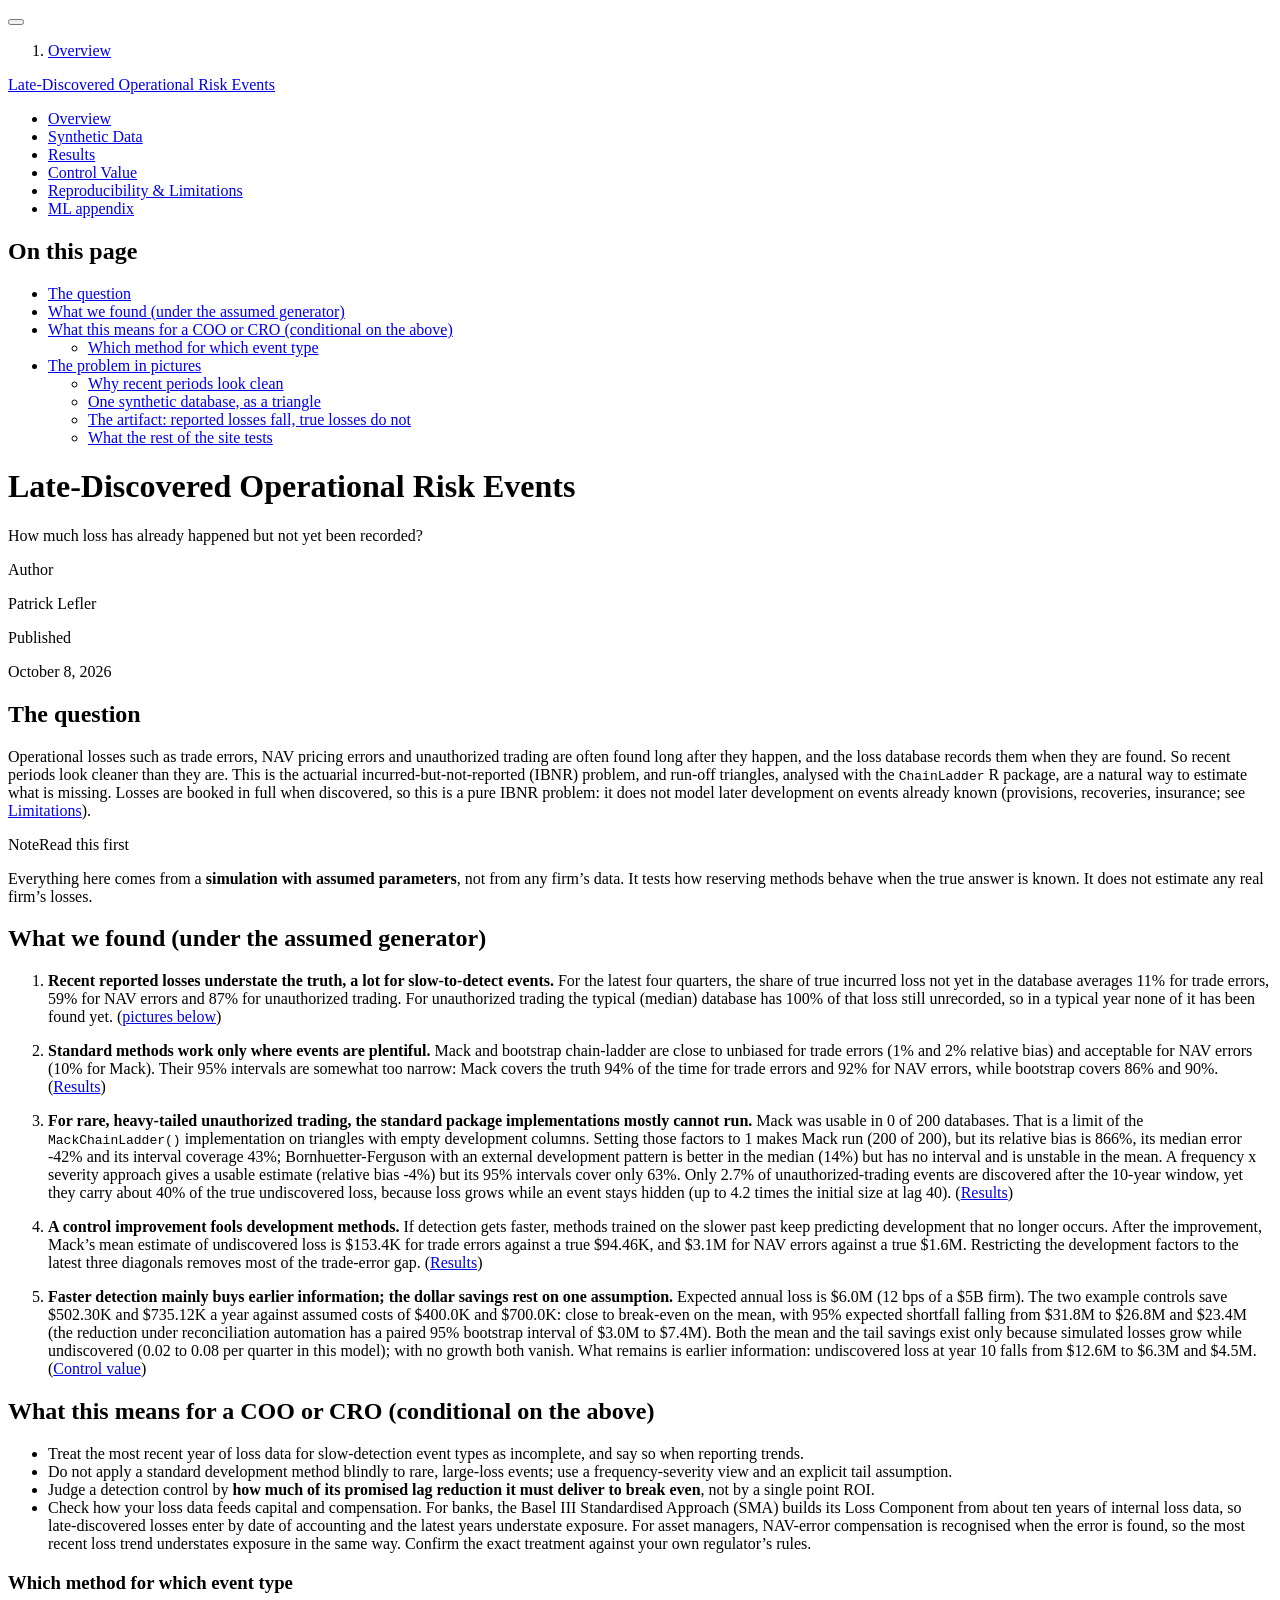
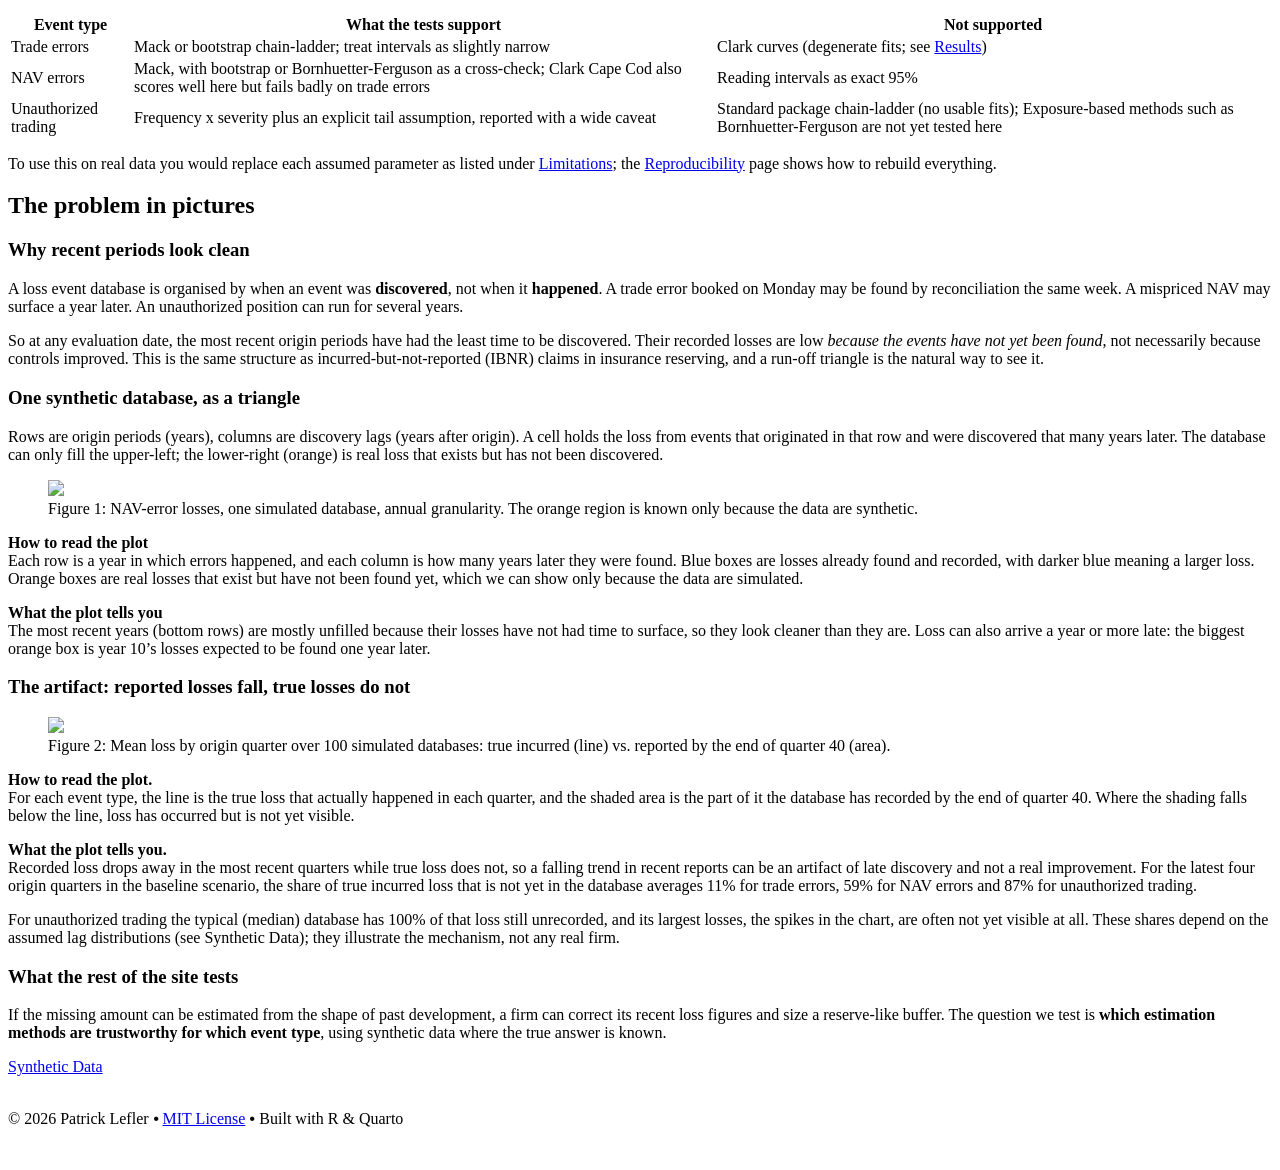
==== docs/index.html @ af251989 "Added subtitles to each page" ====
<!DOCTYPE html>
<html xmlns="http://www.w3.org/1999/xhtml" lang="en" xml:lang="en"><head>

<meta charset="utf-8">
<meta name="generator" content="quarto-1.8.26">

<meta name="viewport" content="width=device-width, initial-scale=1.0, user-scalable=yes">

<meta name="author" content="Patrick Lefler">
<meta name="dcterms.date" content="2026-10-08">

<title>Late-Discovered Operational Risk Events</title>
<style>
code{white-space: pre-wrap;}
span.smallcaps{font-variant: small-caps;}
div.columns{display: flex; gap: min(4vw, 1.5em);}
div.column{flex: auto; overflow-x: auto;}
div.hanging-indent{margin-left: 1.5em; text-indent: -1.5em;}
ul.task-list{list-style: none;}
ul.task-list li input[type="checkbox"] {
  width: 0.8em;
  margin: 0 0.8em 0.2em -1em; /* quarto-specific, see https://github.com/quarto-dev/quarto-cli/issues/4556 */ 
  vertical-align: middle;
}
</style>


<script src="site_libs/quarto-nav/quarto-nav.js"></script>
<script src="site_libs/quarto-nav/headroom.min.js"></script>
<link href="./data.html" rel="next">
<script src="site_libs/clipboard/clipboard.min.js"></script>
<script src="site_libs/quarto-html/quarto.js" type="module"></script>
<script src="site_libs/quarto-html/tabsets/tabsets.js" type="module"></script>
<script src="site_libs/quarto-html/axe/axe-check.js" type="module"></script>
<script src="site_libs/quarto-html/popper.min.js"></script>
<script src="site_libs/quarto-html/tippy.umd.min.js"></script>
<script src="site_libs/quarto-html/anchor.min.js"></script>
<link href="site_libs/quarto-html/tippy.css" rel="stylesheet">
<link href="site_libs/quarto-html/quarto-syntax-highlighting-587c61ba64f3a5504c4d52d930310e48.css" rel="stylesheet" id="quarto-text-highlighting-styles">
<script src="site_libs/bootstrap/bootstrap.min.js"></script>
<link href="site_libs/bootstrap/bootstrap-icons.css" rel="stylesheet">
<link href="site_libs/bootstrap/bootstrap-27a998fbd444cbea4325d855b637c53e.min.css" rel="stylesheet" append-hash="true" id="quarto-bootstrap" data-mode="light">
<script id="quarto-search-options" type="application/json">{
  "language": {
    "search-no-results-text": "No results",
    "search-matching-documents-text": "matching documents",
    "search-copy-link-title": "Copy link to search",
    "search-hide-matches-text": "Hide additional matches",
    "search-more-match-text": "more match in this document",
    "search-more-matches-text": "more matches in this document",
    "search-clear-button-title": "Clear",
    "search-text-placeholder": "",
    "search-detached-cancel-button-title": "Cancel",
    "search-submit-button-title": "Submit",
    "search-label": "Search"
  }
}</script>


</head>

<body class="nav-sidebar floating quarto-light">

<div id="quarto-search-results"></div>
  <header id="quarto-header" class="headroom fixed-top">
  <nav class="quarto-secondary-nav">
    <div class="container-fluid d-flex">
      <button type="button" class="quarto-btn-toggle btn" data-bs-toggle="collapse" role="button" data-bs-target=".quarto-sidebar-collapse-item" aria-controls="quarto-sidebar" aria-expanded="false" aria-label="Toggle sidebar navigation" onclick="if (window.quartoToggleHeadroom) { window.quartoToggleHeadroom(); }">
        <i class="bi bi-layout-text-sidebar-reverse"></i>
      </button>
        <nav class="quarto-page-breadcrumbs" aria-label="breadcrumb"><ol class="breadcrumb"><li class="breadcrumb-item"><a href="./index.html">Overview</a></li></ol></nav>
        <a class="flex-grow-1" role="navigation" data-bs-toggle="collapse" data-bs-target=".quarto-sidebar-collapse-item" aria-controls="quarto-sidebar" aria-expanded="false" aria-label="Toggle sidebar navigation" onclick="if (window.quartoToggleHeadroom) { window.quartoToggleHeadroom(); }">      
        </a>
    </div>
  </nav>
</header>
<!-- content -->
<div id="quarto-content" class="quarto-container page-columns page-rows-contents page-layout-article">
<!-- sidebar -->
  <nav id="quarto-sidebar" class="sidebar collapse collapse-horizontal quarto-sidebar-collapse-item sidebar-navigation floating overflow-auto">
    <div class="pt-lg-2 mt-2 text-left sidebar-header">
    <div class="sidebar-title mb-0 py-0">
      <a href="./">Late-Discovered Operational Risk Events</a> 
    </div>
      </div>
    <div class="sidebar-menu-container"> 
    <ul class="list-unstyled mt-1">
        <li class="sidebar-item">
  <div class="sidebar-item-container"> 
  <a href="./index.html" class="sidebar-item-text sidebar-link active">
 <span class="menu-text">Overview</span></a>
  </div>
</li>
        <li class="sidebar-item">
  <div class="sidebar-item-container"> 
  <a href="./data.html" class="sidebar-item-text sidebar-link">
 <span class="menu-text">Synthetic Data</span></a>
  </div>
</li>
        <li class="sidebar-item">
  <div class="sidebar-item-container"> 
  <a href="./results.html" class="sidebar-item-text sidebar-link">
 <span class="menu-text">Results</span></a>
  </div>
</li>
        <li class="sidebar-item">
  <div class="sidebar-item-container"> 
  <a href="./controls.html" class="sidebar-item-text sidebar-link">
 <span class="menu-text">Control Value</span></a>
  </div>
</li>
        <li class="sidebar-item">
  <div class="sidebar-item-container"> 
  <a href="./reproducibility.html" class="sidebar-item-text sidebar-link">
 <span class="menu-text">Reproducibility &amp; Limitations</span></a>
  </div>
</li>
        <li class="sidebar-item">
  <div class="sidebar-item-container"> 
  <a href="./ml-appendix.html" class="sidebar-item-text sidebar-link">
 <span class="menu-text">ML appendix</span></a>
  </div>
</li>
    </ul>
    </div>
</nav>
<div id="quarto-sidebar-glass" class="quarto-sidebar-collapse-item" data-bs-toggle="collapse" data-bs-target=".quarto-sidebar-collapse-item"></div>
<!-- margin-sidebar -->
    <div id="quarto-margin-sidebar" class="sidebar margin-sidebar">
        <nav id="TOC" role="doc-toc" class="toc-active">
    <h2 id="toc-title">On this page</h2>
   
  <ul>
  <li><a href="#the-question" id="toc-the-question" class="nav-link active" data-scroll-target="#the-question">The question</a></li>
  <li><a href="#what-we-found-under-the-assumed-generator" id="toc-what-we-found-under-the-assumed-generator" class="nav-link" data-scroll-target="#what-we-found-under-the-assumed-generator">What we found (under the assumed generator)</a></li>
  <li><a href="#what-this-means-for-a-coo-or-cro-conditional-on-the-above" id="toc-what-this-means-for-a-coo-or-cro-conditional-on-the-above" class="nav-link" data-scroll-target="#what-this-means-for-a-coo-or-cro-conditional-on-the-above">What this means for a COO or CRO (conditional on the above)</a>
  <ul class="collapse">
  <li><a href="#which-method-for-which-event-type" id="toc-which-method-for-which-event-type" class="nav-link" data-scroll-target="#which-method-for-which-event-type">Which method for which event type</a></li>
  </ul></li>
  <li><a href="#sec-problem" id="toc-sec-problem" class="nav-link" data-scroll-target="#sec-problem">The problem in pictures</a>
  <ul class="collapse">
  <li><a href="#why-recent-periods-look-clean" id="toc-why-recent-periods-look-clean" class="nav-link" data-scroll-target="#why-recent-periods-look-clean">Why recent periods look clean</a></li>
  <li><a href="#one-synthetic-database-as-a-triangle" id="toc-one-synthetic-database-as-a-triangle" class="nav-link" data-scroll-target="#one-synthetic-database-as-a-triangle">One synthetic database, as a triangle</a></li>
  <li><a href="#the-artifact-reported-losses-fall-true-losses-do-not" id="toc-the-artifact-reported-losses-fall-true-losses-do-not" class="nav-link" data-scroll-target="#the-artifact-reported-losses-fall-true-losses-do-not">The artifact: reported losses fall, true losses do not</a></li>
  <li><a href="#what-the-rest-of-the-site-tests" id="toc-what-the-rest-of-the-site-tests" class="nav-link" data-scroll-target="#what-the-rest-of-the-site-tests">What the rest of the site tests</a></li>
  </ul></li>
  </ul>
</nav>
    </div>
<!-- main -->
<main class="content" id="quarto-document-content">

<header id="title-block-header" class="quarto-title-block default">
<div class="quarto-title">
<h1 class="title">Late-Discovered Operational Risk Events</h1>
<p class="subtitle lead">How much loss has already happened but not yet been recorded?</p>
</div>



<div class="quarto-title-meta">

    <div>
    <div class="quarto-title-meta-heading">Author</div>
    <div class="quarto-title-meta-contents">
             <p>Patrick Lefler </p>
          </div>
  </div>
    
    <div>
    <div class="quarto-title-meta-heading">Published</div>
    <div class="quarto-title-meta-contents">
      <p class="date">October 8, 2026</p>
    </div>
  </div>
  
    
  </div>
  


</header>


<section id="the-question" class="level2">
<h2 class="anchored" data-anchor-id="the-question">The question</h2>
<p>Operational losses such as trade errors, NAV pricing errors and unauthorized trading are often found long after they happen, and the loss database records them when they are found. So recent periods look cleaner than they are. This is the actuarial incurred-but-not-reported (IBNR) problem, and run-off triangles, analysed with the <code>ChainLadder</code> R package, are a natural way to estimate what is missing. Losses are booked in full when discovered, so this is a pure IBNR problem: it does not model later development on events already known (provisions, recoveries, insurance; see <a href="./reproducibility.html#sec-limitations">Limitations</a>).</p>
<div class="callout callout-style-default callout-note callout-titled">
<div class="callout-header d-flex align-content-center">
<div class="callout-icon-container">
<i class="callout-icon"></i>
</div>
<div class="callout-title-container flex-fill">
<span class="screen-reader-only">Note</span>Read this first
</div>
</div>
<div class="callout-body-container callout-body">
<p>Everything here comes from a <strong>simulation with assumed parameters</strong>, not from any firm’s data. It tests how reserving methods behave when the true answer is known. It does not estimate any real firm’s losses.</p>
</div>
</div>
</section>
<section id="what-we-found-under-the-assumed-generator" class="level2">
<h2 class="anchored" data-anchor-id="what-we-found-under-the-assumed-generator">What we found (under the assumed generator)</h2>
<ol type="1">
<li><p><strong>Recent reported losses understate the truth, a lot for slow-to-detect events.</strong> For the latest four quarters, the share of true incurred loss not yet in the database averages 11% for trade errors, 59% for NAV errors and 87% for unauthorized trading. For unauthorized trading the typical (median) database has 100% of that loss still unrecorded, so in a typical year none of it has been found yet. (<a href="#sec-problem">pictures below</a>)</p></li>
<li><p><strong>Standard methods work only where events are plentiful.</strong> Mack and bootstrap chain-ladder are close to unbiased for trade errors (1% and 2% relative bias) and acceptable for NAV errors (10% for Mack). Their 95% intervals are somewhat too narrow: Mack covers the truth 94% of the time for trade errors and 92% for NAV errors, while bootstrap covers 86% and 90%. (<a href="./results.html#sec-validation">Results</a>)</p></li>
<li><p><strong>For rare, heavy-tailed unauthorized trading, the standard package implementations mostly cannot run.</strong> Mack was usable in 0 of 200 databases. That is a limit of the <code>MackChainLadder()</code> implementation on triangles with empty development columns. Setting those factors to 1 makes Mack run (200 of 200), but its relative bias is 866%, its median error -42% and its interval coverage 43%; Bornhuetter-Ferguson with an external development pattern is better in the median (14%) but has no interval and is unstable in the mean. A frequency x severity approach gives a usable estimate (relative bias -4%) but its 95% intervals cover only 63%. Only 2.7% of unauthorized-trading events are discovered after the 10-year window, yet they carry about 40% of the true undiscovered loss, because loss grows while an event stays hidden (up to 4.2 times the initial size at lag 40). (<a href="./results.html#sec-amounts">Results</a>)</p></li>
<li><p><strong>A control improvement fools development methods.</strong> If detection gets faster, methods trained on the slower past keep predicting development that no longer occurs. After the improvement, Mack’s mean estimate of undiscovered loss is $153.4K for trade errors against a true $94.46K, and $3.1M for NAV errors against a true $1.6M. Restricting the development factors to the latest three diagonals removes most of the trade-error gap. (<a href="./results.html#sec-stress">Results</a>)</p></li>
<li><p><strong>Faster detection mainly buys earlier information; the dollar savings rest on one assumption.</strong> Expected annual loss is $6.0M (12 bps of a $5B firm). The two example controls save $502.30K and $735.12K a year against assumed costs of $400.0K and $700.0K: close to break-even on the mean, with 95% expected shortfall falling from $31.8M to $26.8M and $23.4M (the reduction under reconciliation automation has a paired 95% bootstrap interval of $3.0M to $7.4M). Both the mean and the tail savings exist only because simulated losses grow while undiscovered (0.02 to 0.08 per quarter in this model); with no growth both vanish. What remains is earlier information: undiscovered loss at year 10 falls from $12.6M to $6.3M and $4.5M. (<a href="./controls.html">Control value</a>)</p></li>
</ol>
</section>
<section id="what-this-means-for-a-coo-or-cro-conditional-on-the-above" class="level2">
<h2 class="anchored" data-anchor-id="what-this-means-for-a-coo-or-cro-conditional-on-the-above">What this means for a COO or CRO (conditional on the above)</h2>
<ul>
<li>Treat the most recent year of loss data for slow-detection event types as incomplete, and say so when reporting trends.</li>
<li>Do not apply a standard development method blindly to rare, large-loss events; use a frequency-severity view and an explicit tail assumption.</li>
<li>Judge a detection control by <strong>how much of its promised lag reduction it must deliver to break even</strong>, not by a single point ROI.</li>
<li>Check how your loss data feeds capital and compensation. For banks, the Basel III Standardised Approach (SMA) builds its Loss Component from about ten years of internal loss data, so late-discovered losses enter by date of accounting and the latest years understate exposure. For asset managers, NAV-error compensation is recognised when the error is found, so the most recent loss trend understates exposure in the same way. Confirm the exact treatment against your own regulator’s rules.</li>
</ul>
<section id="which-method-for-which-event-type" class="level3">
<h3 class="anchored" data-anchor-id="which-method-for-which-event-type">Which method for which event type</h3>
<table class="caption-top table">
<thead>
<tr class="header">
<th>Event type</th>
<th>What the tests support</th>
<th>Not supported</th>
</tr>
</thead>
<tbody>
<tr class="odd">
<td>Trade errors</td>
<td>Mack or bootstrap chain-ladder; treat intervals as slightly narrow</td>
<td>Clark curves (degenerate fits; see <a href="./results.html#sec-amounts">Results</a>)</td>
</tr>
<tr class="even">
<td>NAV errors</td>
<td>Mack, with bootstrap or Bornhuetter-Ferguson as a cross-check; Clark Cape Cod also scores well here but fails badly on trade errors</td>
<td>Reading intervals as exact 95%</td>
</tr>
<tr class="odd">
<td>Unauthorized trading</td>
<td>Frequency x severity plus an explicit tail assumption, reported with a wide caveat</td>
<td>Standard package chain-ladder (no usable fits); Exposure-based methods such as Bornhuetter-Ferguson are not yet tested here</td>
</tr>
</tbody>
</table>
<p>To use this on real data you would replace each assumed parameter as listed under <a href="./reproducibility.html#sec-limitations">Limitations</a>; the <a href="./reproducibility.html">Reproducibility</a> page shows how to rebuild everything.</p>
</section>
</section>
<section id="sec-problem" class="level2">
<h2 class="anchored" data-anchor-id="sec-problem">The problem in pictures</h2>
<section id="why-recent-periods-look-clean" class="level3">
<h3 class="anchored" data-anchor-id="why-recent-periods-look-clean">Why recent periods look clean</h3>
<p>A loss event database is organised by when an event was <strong>discovered</strong>, not when it <strong>happened</strong>. A trade error booked on Monday may be found by reconciliation the same week. A mispriced NAV may surface a year later. An unauthorized position can run for several years.</p>
<p>So at any evaluation date, the most recent origin periods have had the least time to be discovered. Their recorded losses are low <em>because the events have not yet been found</em>, not necessarily because controls improved. This is the same structure as incurred-but-not-reported (IBNR) claims in insurance reserving, and a run-off triangle is the natural way to see it.</p>
</section>
<section id="one-synthetic-database-as-a-triangle" class="level3">
<h3 class="anchored" data-anchor-id="one-synthetic-database-as-a-triangle">One synthetic database, as a triangle</h3>
<p>Rows are origin periods (years), columns are discovery lags (years after origin). A cell holds the loss from events that originated in that row and were discovered that many years later. The database can only fill the upper-left; the lower-right (orange) is real loss that exists but has not been discovered.</p>
<div class="cell">
<div class="cell-output-display">
<div id="fig-triangle" class="quarto-float quarto-figure quarto-figure-center anchored">
<figure class="quarto-float quarto-float-fig figure">
<div aria-describedby="fig-triangle-caption-0ceaefa1-69ba-4598-a22c-09a6ac19f8ca">
<img src="index_files/figure-html/fig-triangle-1.png" class="img-fluid figure-img" width="672">
</div>
<figcaption class="quarto-float-caption-bottom quarto-float-caption quarto-float-fig" id="fig-triangle-caption-0ceaefa1-69ba-4598-a22c-09a6ac19f8ca">
Figure&nbsp;1: NAV-error losses, one simulated database, annual granularity. The orange region is known only because the data are synthetic.
</figcaption>
</figure>
</div>
</div>
</div>
<p><strong>How to read the plot</strong> <br> Each row is a year in which errors happened, and each column is how many years later they were found. Blue boxes are losses already found and recorded, with darker blue meaning a larger loss. Orange boxes are real losses that exist but have not been found yet, which we can show only because the data are simulated.</p>
<p><strong>What the plot tells you</strong> <br> The most recent years (bottom rows) are mostly unfilled because their losses have not had time to surface, so they look cleaner than they are. Loss can also arrive a year or more late: the biggest orange box is year 10’s losses expected to be found one year later.</p>
</section>
<section id="the-artifact-reported-losses-fall-true-losses-do-not" class="level3">
<h3 class="anchored" data-anchor-id="the-artifact-reported-losses-fall-true-losses-do-not">The artifact: reported losses fall, true losses do not</h3>
<div class="cell">
<div class="cell-output-display">
<div id="fig-gap" class="quarto-float quarto-figure quarto-figure-center anchored">
<figure class="quarto-float quarto-float-fig figure">
<div aria-describedby="fig-gap-caption-0ceaefa1-69ba-4598-a22c-09a6ac19f8ca">
<img src="index_files/figure-html/fig-gap-1.png" class="img-fluid figure-img" width="672">
</div>
<figcaption class="quarto-float-caption-bottom quarto-float-caption quarto-float-fig" id="fig-gap-caption-0ceaefa1-69ba-4598-a22c-09a6ac19f8ca">
Figure&nbsp;2: Mean loss by origin quarter over 100 simulated databases: true incurred (line) vs.&nbsp;reported by the end of quarter 40 (area).
</figcaption>
</figure>
</div>
</div>
</div>
<p><strong>How to read the plot.</strong> <br> For each event type, the line is the true loss that actually happened in each quarter, and the shaded area is the part of it the database has recorded by the end of quarter 40. Where the shading falls below the line, loss has occurred but is not yet visible.</p>
<p><strong>What the plot tells you.</strong> <br> Recorded loss drops away in the most recent quarters while true loss does not, so a falling trend in recent reports can be an artifact of late discovery and not a real improvement. For the latest four origin quarters in the baseline scenario, the share of true incurred loss that is not yet in the database averages 11% for trade errors, 59% for NAV errors and 87% for unauthorized trading. <br></p>
<p>For unauthorized trading the typical (median) database has 100% of that loss still unrecorded, and its largest losses, the spikes in the chart, are often not yet visible at all. These shares depend on the assumed lag distributions (see Synthetic Data); they illustrate the mechanism, not any real firm.</p>
</section>
<section id="what-the-rest-of-the-site-tests" class="level3">
<h3 class="anchored" data-anchor-id="what-the-rest-of-the-site-tests">What the rest of the site tests</h3>
<p>If the missing amount can be estimated from the shape of past development, a firm can correct its recent loss figures and size a reserve-like buffer. The question we test is <strong>which estimation methods are trustworthy for which event type</strong>, using synthetic data where the true answer is known.</p>


</section>
</section>

</main> <!-- /main -->
<script id="quarto-html-after-body" type="application/javascript">
  window.document.addEventListener("DOMContentLoaded", function (event) {
    const icon = "";
    const anchorJS = new window.AnchorJS();
    anchorJS.options = {
      placement: 'right',
      icon: icon
    };
    anchorJS.add('.anchored');
    const isCodeAnnotation = (el) => {
      for (const clz of el.classList) {
        if (clz.startsWith('code-annotation-')) {                     
          return true;
        }
      }
      return false;
    }
    const onCopySuccess = function(e) {
      // button target
      const button = e.trigger;
      // don't keep focus
      button.blur();
      // flash "checked"
      button.classList.add('code-copy-button-checked');
      var currentTitle = button.getAttribute("title");
      button.setAttribute("title", "Copied!");
      let tooltip;
      if (window.bootstrap) {
        button.setAttribute("data-bs-toggle", "tooltip");
        button.setAttribute("data-bs-placement", "left");
        button.setAttribute("data-bs-title", "Copied!");
        tooltip = new bootstrap.Tooltip(button, 
          { trigger: "manual", 
            customClass: "code-copy-button-tooltip",
            offset: [0, -8]});
        tooltip.show();    
      }
      setTimeout(function() {
        if (tooltip) {
          tooltip.hide();
          button.removeAttribute("data-bs-title");
          button.removeAttribute("data-bs-toggle");
          button.removeAttribute("data-bs-placement");
        }
        button.setAttribute("title", currentTitle);
        button.classList.remove('code-copy-button-checked');
      }, 1000);
      // clear code selection
      e.clearSelection();
    }
    const getTextToCopy = function(trigger) {
      const outerScaffold = trigger.parentElement.cloneNode(true);
      const codeEl = outerScaffold.querySelector('code');
      for (const childEl of codeEl.children) {
        if (isCodeAnnotation(childEl)) {
          childEl.remove();
        }
      }
      return codeEl.innerText;
    }
    const clipboard = new window.ClipboardJS('.code-copy-button:not([data-in-quarto-modal])', {
      text: getTextToCopy
    });
    clipboard.on('success', onCopySuccess);
    if (window.document.getElementById('quarto-embedded-source-code-modal')) {
      const clipboardModal = new window.ClipboardJS('.code-copy-button[data-in-quarto-modal]', {
        text: getTextToCopy,
        container: window.document.getElementById('quarto-embedded-source-code-modal')
      });
      clipboardModal.on('success', onCopySuccess);
    }
      var localhostRegex = new RegExp(/^(?:http|https):\/\/localhost\:?[0-9]*\//);
      var mailtoRegex = new RegExp(/^mailto:/);
        var filterRegex = new RegExp('/' + window.location.host + '/');
      var isInternal = (href) => {
          return filterRegex.test(href) || localhostRegex.test(href) || mailtoRegex.test(href);
      }
      // Inspect non-navigation links and adorn them if external
     var links = window.document.querySelectorAll('a[href]:not(.nav-link):not(.navbar-brand):not(.toc-action):not(.sidebar-link):not(.sidebar-item-toggle):not(.pagination-link):not(.no-external):not([aria-hidden]):not(.dropdown-item):not(.quarto-navigation-tool):not(.about-link)');
      for (var i=0; i<links.length; i++) {
        const link = links[i];
        if (!isInternal(link.href)) {
          // undo the damage that might have been done by quarto-nav.js in the case of
          // links that we want to consider external
          if (link.dataset.originalHref !== undefined) {
            link.href = link.dataset.originalHref;
          }
        }
      }
    function tippyHover(el, contentFn, onTriggerFn, onUntriggerFn) {
      const config = {
        allowHTML: true,
        maxWidth: 500,
        delay: 100,
        arrow: false,
        appendTo: function(el) {
            return el.parentElement;
        },
        interactive: true,
        interactiveBorder: 10,
        theme: 'quarto',
        placement: 'bottom-start',
      };
      if (contentFn) {
        config.content = contentFn;
      }
      if (onTriggerFn) {
        config.onTrigger = onTriggerFn;
      }
      if (onUntriggerFn) {
        config.onUntrigger = onUntriggerFn;
      }
      window.tippy(el, config); 
    }
    const noterefs = window.document.querySelectorAll('a[role="doc-noteref"]');
    for (var i=0; i<noterefs.length; i++) {
      const ref = noterefs[i];
      tippyHover(ref, function() {
        // use id or data attribute instead here
        let href = ref.getAttribute('data-footnote-href') || ref.getAttribute('href');
        try { href = new URL(href).hash; } catch {}
        const id = href.replace(/^#\/?/, "");
        const note = window.document.getElementById(id);
        if (note) {
          return note.innerHTML;
        } else {
          return "";
        }
      });
    }
    const xrefs = window.document.querySelectorAll('a.quarto-xref');
    const processXRef = (id, note) => {
      // Strip column container classes
      const stripColumnClz = (el) => {
        el.classList.remove("page-full", "page-columns");
        if (el.children) {
          for (const child of el.children) {
            stripColumnClz(child);
          }
        }
      }
      stripColumnClz(note)
      if (id === null || id.startsWith('sec-')) {
        // Special case sections, only their first couple elements
        const container = document.createElement("div");
        if (note.children && note.children.length > 2) {
          container.appendChild(note.children[0].cloneNode(true));
          for (let i = 1; i < note.children.length; i++) {
            const child = note.children[i];
            if (child.tagName === "P" && child.innerText === "") {
              continue;
            } else {
              container.appendChild(child.cloneNode(true));
              break;
            }
          }
          if (window.Quarto?.typesetMath) {
            window.Quarto.typesetMath(container);
          }
          return container.innerHTML
        } else {
          if (window.Quarto?.typesetMath) {
            window.Quarto.typesetMath(note);
          }
          return note.innerHTML;
        }
      } else {
        // Remove any anchor links if they are present
        const anchorLink = note.querySelector('a.anchorjs-link');
        if (anchorLink) {
          anchorLink.remove();
        }
        if (window.Quarto?.typesetMath) {
          window.Quarto.typesetMath(note);
        }
        if (note.classList.contains("callout")) {
          return note.outerHTML;
        } else {
          return note.innerHTML;
        }
      }
    }
    for (var i=0; i<xrefs.length; i++) {
      const xref = xrefs[i];
      tippyHover(xref, undefined, function(instance) {
        instance.disable();
        let url = xref.getAttribute('href');
        let hash = undefined; 
        if (url.startsWith('#')) {
          hash = url;
        } else {
          try { hash = new URL(url).hash; } catch {}
        }
        if (hash) {
          const id = hash.replace(/^#\/?/, "");
          const note = window.document.getElementById(id);
          if (note !== null) {
            try {
              const html = processXRef(id, note.cloneNode(true));
              instance.setContent(html);
            } finally {
              instance.enable();
              instance.show();
            }
          } else {
            // See if we can fetch this
            fetch(url.split('#')[0])
            .then(res => res.text())
            .then(html => {
              const parser = new DOMParser();
              const htmlDoc = parser.parseFromString(html, "text/html");
              const note = htmlDoc.getElementById(id);
              if (note !== null) {
                const html = processXRef(id, note);
                instance.setContent(html);
              } 
            }).finally(() => {
              instance.enable();
              instance.show();
            });
          }
        } else {
          // See if we can fetch a full url (with no hash to target)
          // This is a special case and we should probably do some content thinning / targeting
          fetch(url)
          .then(res => res.text())
          .then(html => {
            const parser = new DOMParser();
            const htmlDoc = parser.parseFromString(html, "text/html");
            const note = htmlDoc.querySelector('main.content');
            if (note !== null) {
              // This should only happen for chapter cross references
              // (since there is no id in the URL)
              // remove the first header
              if (note.children.length > 0 && note.children[0].tagName === "HEADER") {
                note.children[0].remove();
              }
              const html = processXRef(null, note);
              instance.setContent(html);
            } 
          }).finally(() => {
            instance.enable();
            instance.show();
          });
        }
      }, function(instance) {
      });
    }
        let selectedAnnoteEl;
        const selectorForAnnotation = ( cell, annotation) => {
          let cellAttr = 'data-code-cell="' + cell + '"';
          let lineAttr = 'data-code-annotation="' +  annotation + '"';
          const selector = 'span[' + cellAttr + '][' + lineAttr + ']';
          return selector;
        }
        const selectCodeLines = (annoteEl) => {
          const doc = window.document;
          const targetCell = annoteEl.getAttribute("data-target-cell");
          const targetAnnotation = annoteEl.getAttribute("data-target-annotation");
          const annoteSpan = window.document.querySelector(selectorForAnnotation(targetCell, targetAnnotation));
          const lines = annoteSpan.getAttribute("data-code-lines").split(",");
          const lineIds = lines.map((line) => {
            return targetCell + "-" + line;
          })
          let top = null;
          let height = null;
          let parent = null;
          if (lineIds.length > 0) {
              //compute the position of the single el (top and bottom and make a div)
              const el = window.document.getElementById(lineIds[0]);
              top = el.offsetTop;
              height = el.offsetHeight;
              parent = el.parentElement.parentElement;
            if (lineIds.length > 1) {
              const lastEl = window.document.getElementById(lineIds[lineIds.length - 1]);
              const bottom = lastEl.offsetTop + lastEl.offsetHeight;
              height = bottom - top;
            }
            if (top !== null && height !== null && parent !== null) {
              // cook up a div (if necessary) and position it 
              let div = window.document.getElementById("code-annotation-line-highlight");
              if (div === null) {
                div = window.document.createElement("div");
                div.setAttribute("id", "code-annotation-line-highlight");
                div.style.position = 'absolute';
                parent.appendChild(div);
              }
              div.style.top = top - 2 + "px";
              div.style.height = height + 4 + "px";
              div.style.left = 0;
              let gutterDiv = window.document.getElementById("code-annotation-line-highlight-gutter");
              if (gutterDiv === null) {
                gutterDiv = window.document.createElement("div");
                gutterDiv.setAttribute("id", "code-annotation-line-highlight-gutter");
                gutterDiv.style.position = 'absolute';
                const codeCell = window.document.getElementById(targetCell);
                const gutter = codeCell.querySelector('.code-annotation-gutter');
                gutter.appendChild(gutterDiv);
              }
              gutterDiv.style.top = top - 2 + "px";
              gutterDiv.style.height = height + 4 + "px";
            }
            selectedAnnoteEl = annoteEl;
          }
        };
        const unselectCodeLines = () => {
          const elementsIds = ["code-annotation-line-highlight", "code-annotation-line-highlight-gutter"];
          elementsIds.forEach((elId) => {
            const div = window.document.getElementById(elId);
            if (div) {
              div.remove();
            }
          });
          selectedAnnoteEl = undefined;
        };
          // Handle positioning of the toggle
      window.addEventListener(
        "resize",
        throttle(() => {
          elRect = undefined;
          if (selectedAnnoteEl) {
            selectCodeLines(selectedAnnoteEl);
          }
        }, 10)
      );
      function throttle(fn, ms) {
      let throttle = false;
      let timer;
        return (...args) => {
          if(!throttle) { // first call gets through
              fn.apply(this, args);
              throttle = true;
          } else { // all the others get throttled
              if(timer) clearTimeout(timer); // cancel #2
              timer = setTimeout(() => {
                fn.apply(this, args);
                timer = throttle = false;
              }, ms);
          }
        };
      }
        // Attach click handler to the DT
        const annoteDls = window.document.querySelectorAll('dt[data-target-cell]');
        for (const annoteDlNode of annoteDls) {
          annoteDlNode.addEventListener('click', (event) => {
            const clickedEl = event.target;
            if (clickedEl !== selectedAnnoteEl) {
              unselectCodeLines();
              const activeEl = window.document.querySelector('dt[data-target-cell].code-annotation-active');
              if (activeEl) {
                activeEl.classList.remove('code-annotation-active');
              }
              selectCodeLines(clickedEl);
              clickedEl.classList.add('code-annotation-active');
            } else {
              // Unselect the line
              unselectCodeLines();
              clickedEl.classList.remove('code-annotation-active');
            }
          });
        }
    const findCites = (el) => {
      const parentEl = el.parentElement;
      if (parentEl) {
        const cites = parentEl.dataset.cites;
        if (cites) {
          return {
            el,
            cites: cites.split(' ')
          };
        } else {
          return findCites(el.parentElement)
        }
      } else {
        return undefined;
      }
    };
    var bibliorefs = window.document.querySelectorAll('a[role="doc-biblioref"]');
    for (var i=0; i<bibliorefs.length; i++) {
      const ref = bibliorefs[i];
      const citeInfo = findCites(ref);
      if (citeInfo) {
        tippyHover(citeInfo.el, function() {
          var popup = window.document.createElement('div');
          citeInfo.cites.forEach(function(cite) {
            var citeDiv = window.document.createElement('div');
            citeDiv.classList.add('hanging-indent');
            citeDiv.classList.add('csl-entry');
            var biblioDiv = window.document.getElementById('ref-' + cite);
            if (biblioDiv) {
              citeDiv.innerHTML = biblioDiv.innerHTML;
            }
            popup.appendChild(citeDiv);
          });
          return popup.innerHTML;
        });
      }
    }
  });
  </script>
<nav class="page-navigation">
  <div class="nav-page nav-page-previous">
  </div>
  <div class="nav-page nav-page-next">
      <a href="./data.html" class="pagination-link" aria-label="Synthetic Data">
        <span class="nav-page-text">Synthetic Data</span> <i class="bi bi-arrow-right-short"></i>
      </a>
  </div>
</nav>
</div> <!-- /content -->
<footer class="footer">
  <div class="nav-footer">
    <div class="nav-footer-left">
      &nbsp;
    </div>   
    <div class="nav-footer-center">
<p>© 2026 Patrick Lefler ⦁ <a href="./license.html">MIT License</a> ⦁ Built with R &amp; Quarto</p>
</div>
    <div class="nav-footer-right">
      &nbsp;
    </div>
  </div>
</footer>




</body></html>
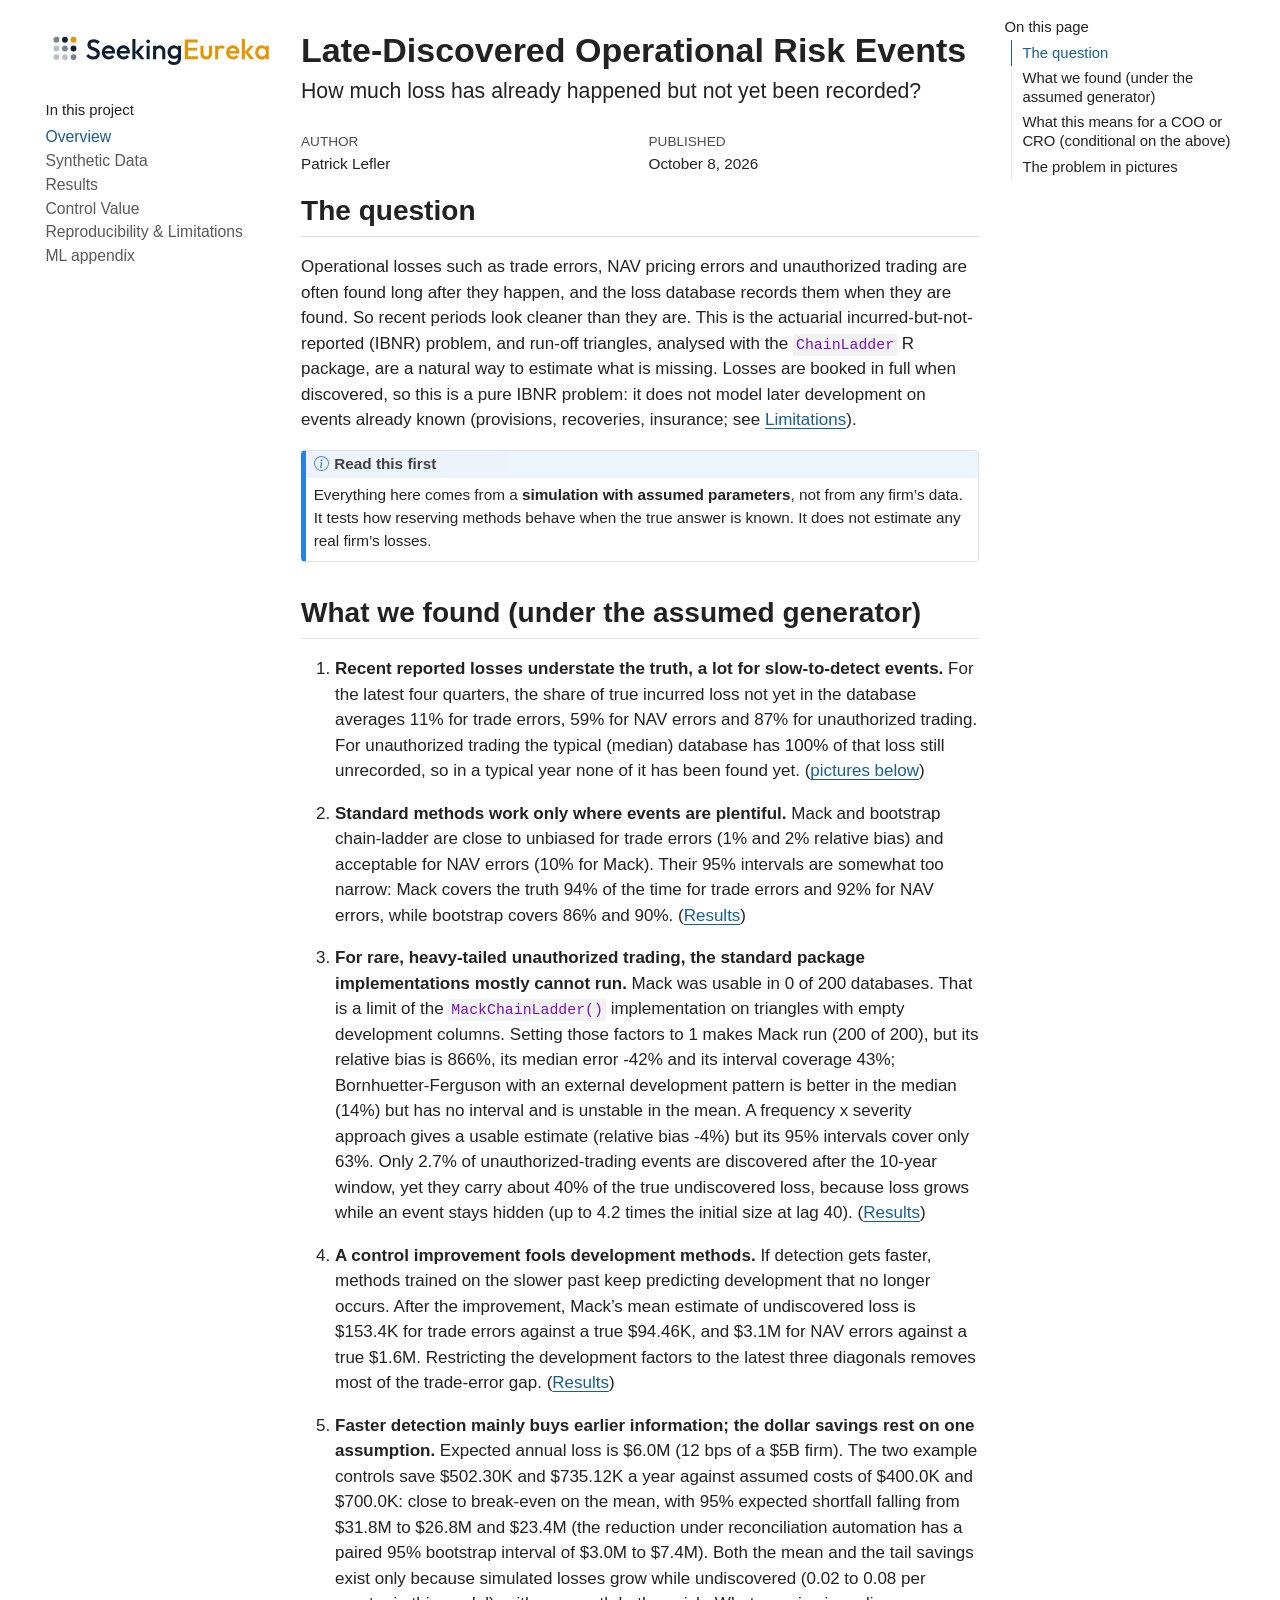
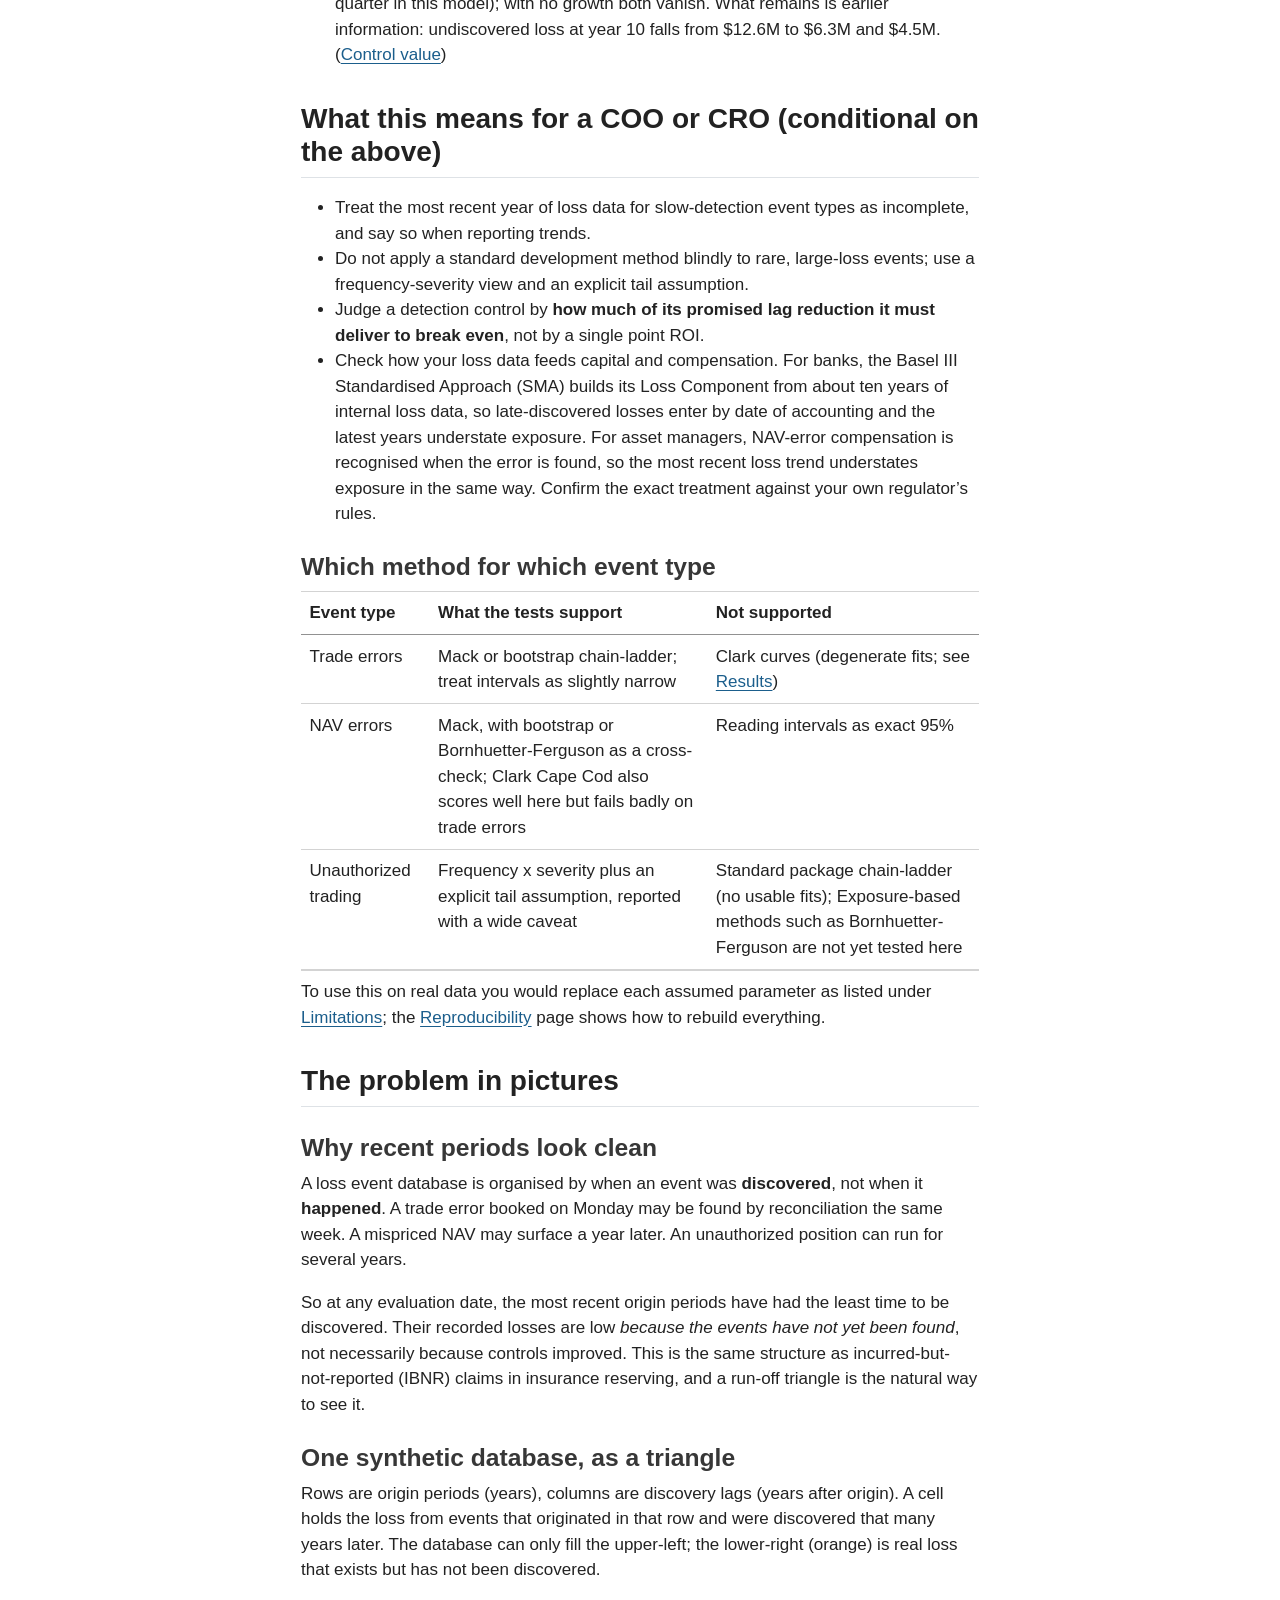
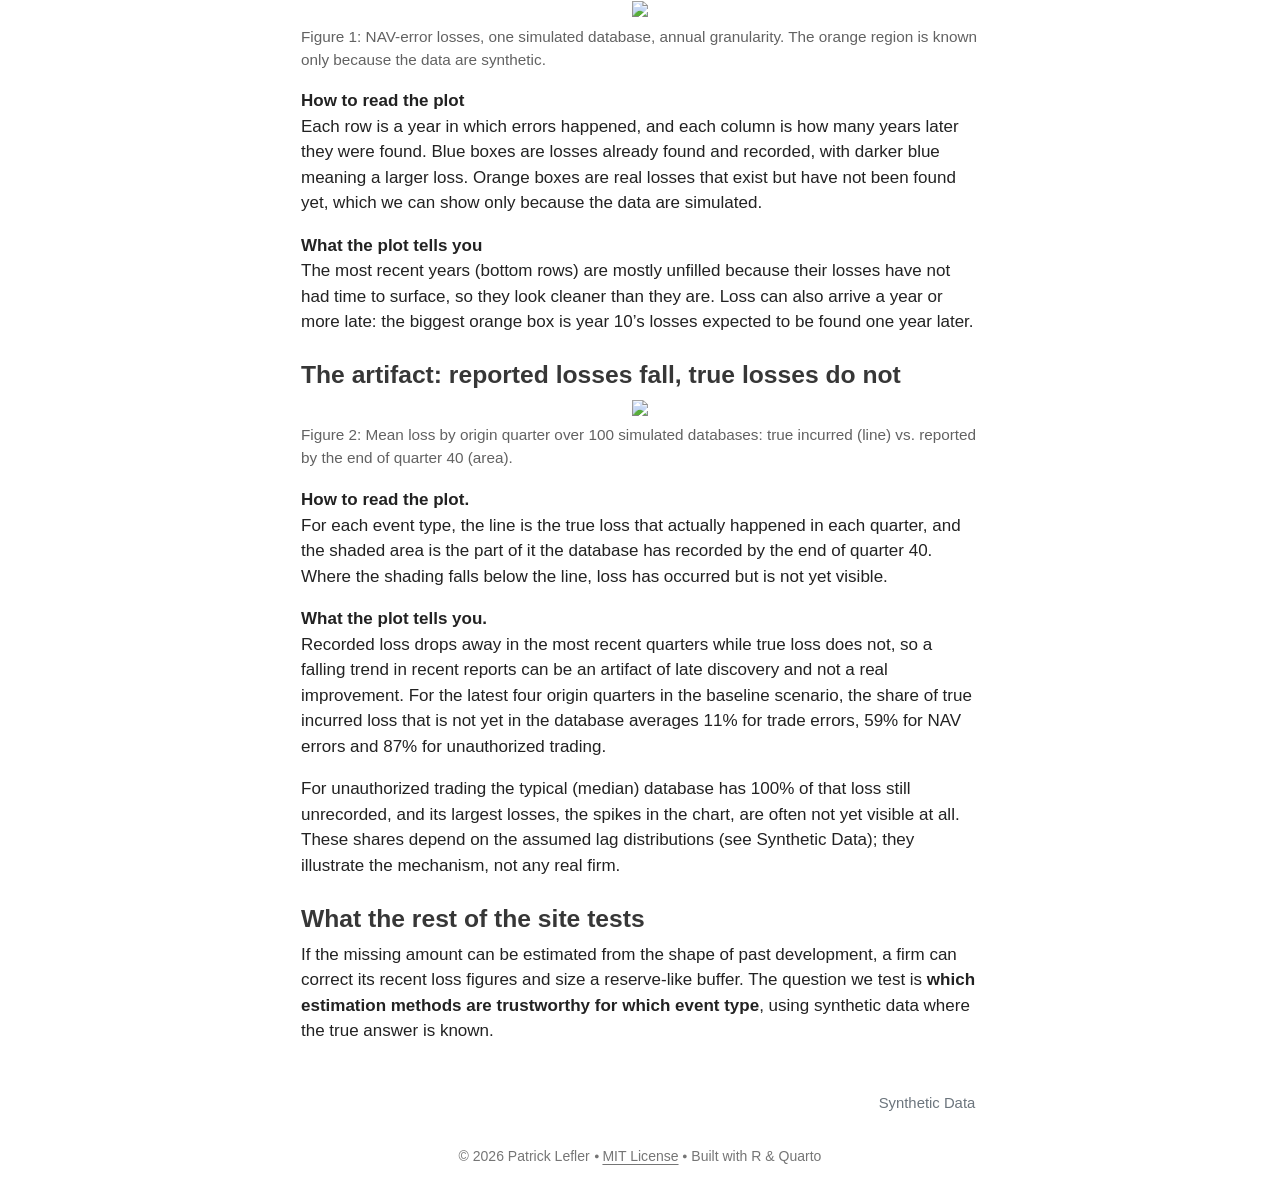
==== commit 678eae50: "Updated reproducibility page" ====
--- a/docs/index.html
+++ b/docs/index.html
@@ -28,6 +28,7 @@
 <script src="site_libs/quarto-nav/quarto-nav.js"></script>
 <script src="site_libs/quarto-nav/headroom.min.js"></script>
 <link href="./data.html" rel="next">
+<link href="./assets/images/favicon.svg" rel="icon" type="image/svg+xml">
 <script src="site_libs/clipboard/clipboard.min.js"></script>
 <script src="site_libs/quarto-html/quarto.js" type="module"></script>
 <script src="site_libs/quarto-html/tabsets/tabsets.js" type="module"></script>
@@ -39,7 +40,7 @@
 <link href="site_libs/quarto-html/quarto-syntax-highlighting-587c61ba64f3a5504c4d52d930310e48.css" rel="stylesheet" id="quarto-text-highlighting-styles">
 <script src="site_libs/bootstrap/bootstrap.min.js"></script>
 <link href="site_libs/bootstrap/bootstrap-icons.css" rel="stylesheet">
-<link href="site_libs/bootstrap/bootstrap-27a998fbd444cbea4325d855b637c53e.min.css" rel="stylesheet" append-hash="true" id="quarto-bootstrap" data-mode="light">
+<link href="site_libs/bootstrap/bootstrap-14fc7787e48927cca1cfdea7cd9d3ef6.min.css" rel="stylesheet" append-hash="true" id="quarto-bootstrap" data-mode="light">
 <script id="quarto-search-options" type="application/json">{
   "language": {
     "search-no-results-text": "No results",
@@ -79,9 +80,10 @@
 <!-- sidebar -->
   <nav id="quarto-sidebar" class="sidebar collapse collapse-horizontal quarto-sidebar-collapse-item sidebar-navigation floating overflow-auto">
     <div class="pt-lg-2 mt-2 text-left sidebar-header">
-    <div class="sidebar-title mb-0 py-0">
-      <a href="./">Late-Discovered Operational Risk Events</a> 
-    </div>
+      <a href="./index.html" class="sidebar-logo-link">
+      <img src="./assets/images/logo.svg" alt="Seeking Eureka" class="sidebar-logo light-content py-0 d-lg-inline d-none">
+      <img src="./assets/images/logo.svg" alt="Seeking Eureka" class="sidebar-logo dark-content py-0 d-lg-inline d-none">
+      </a>
       </div>
     <div class="sidebar-menu-container"> 
     <ul class="list-unstyled mt-1">
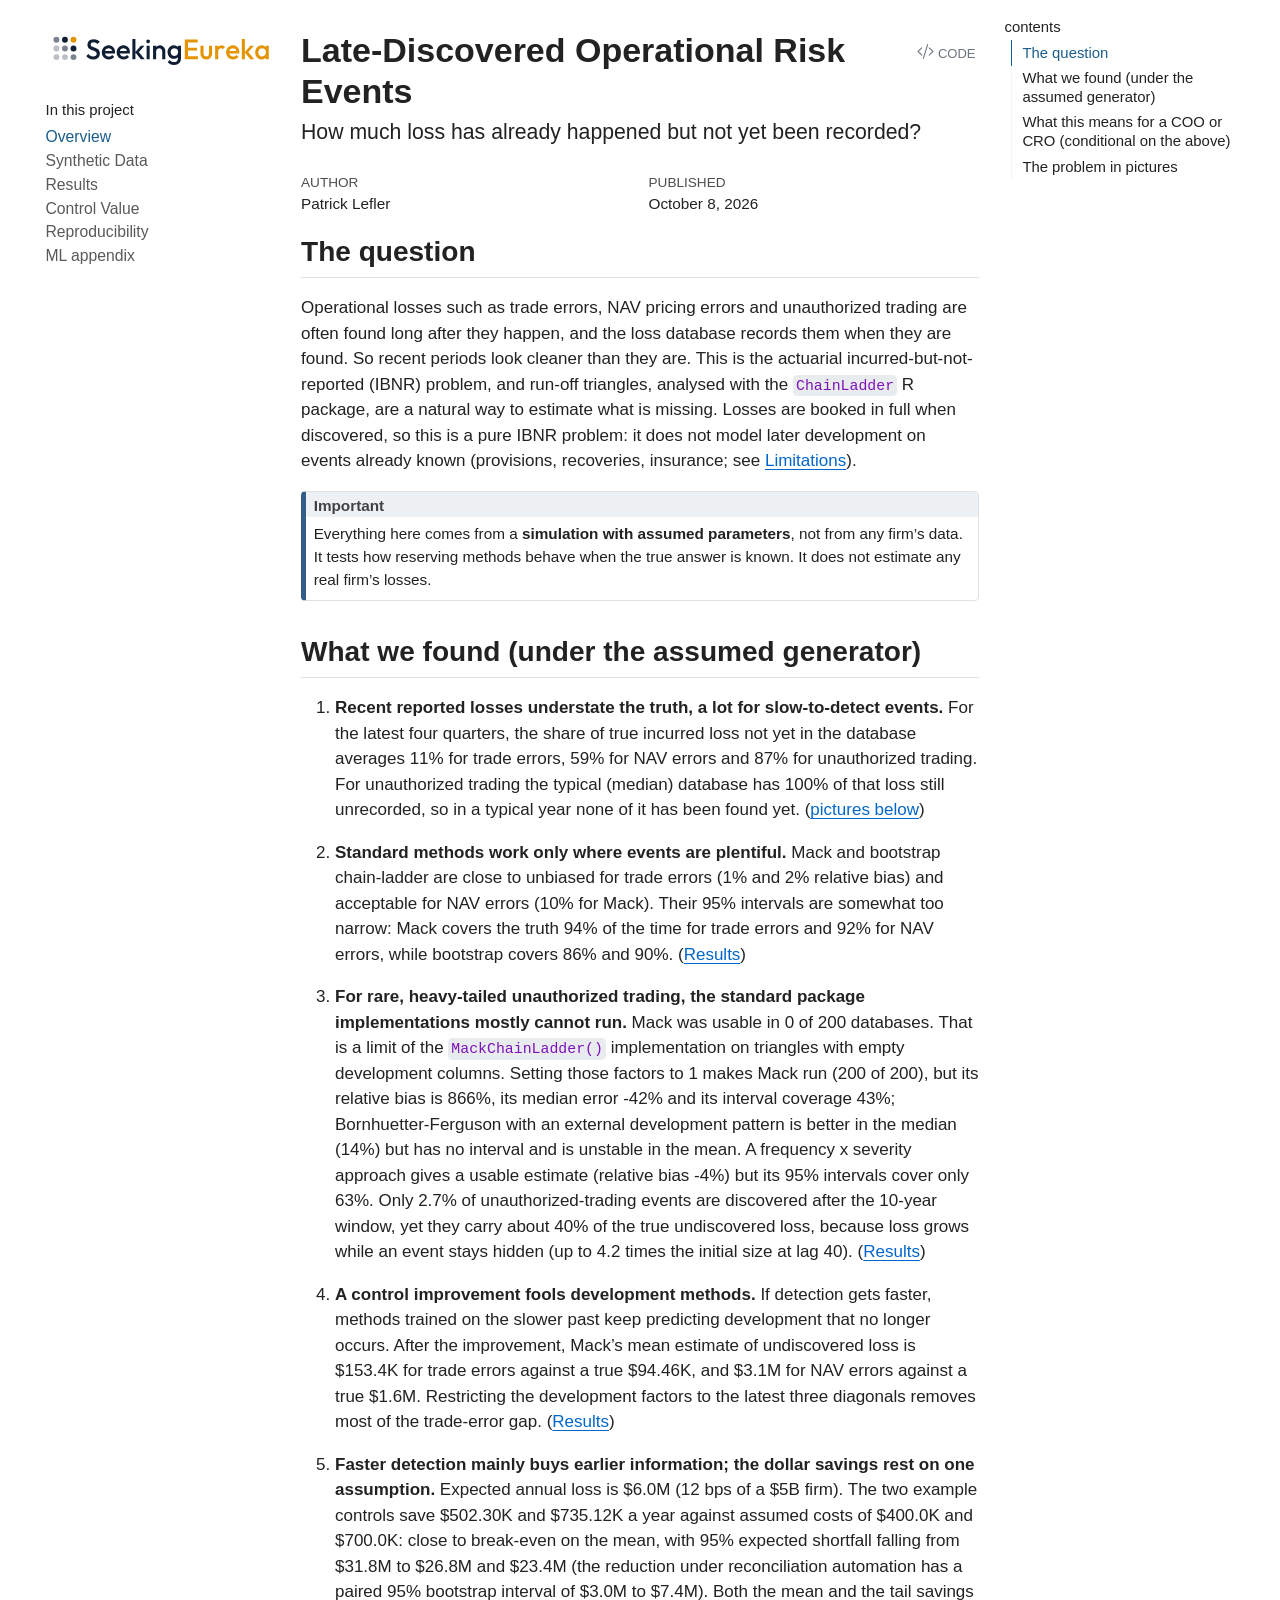
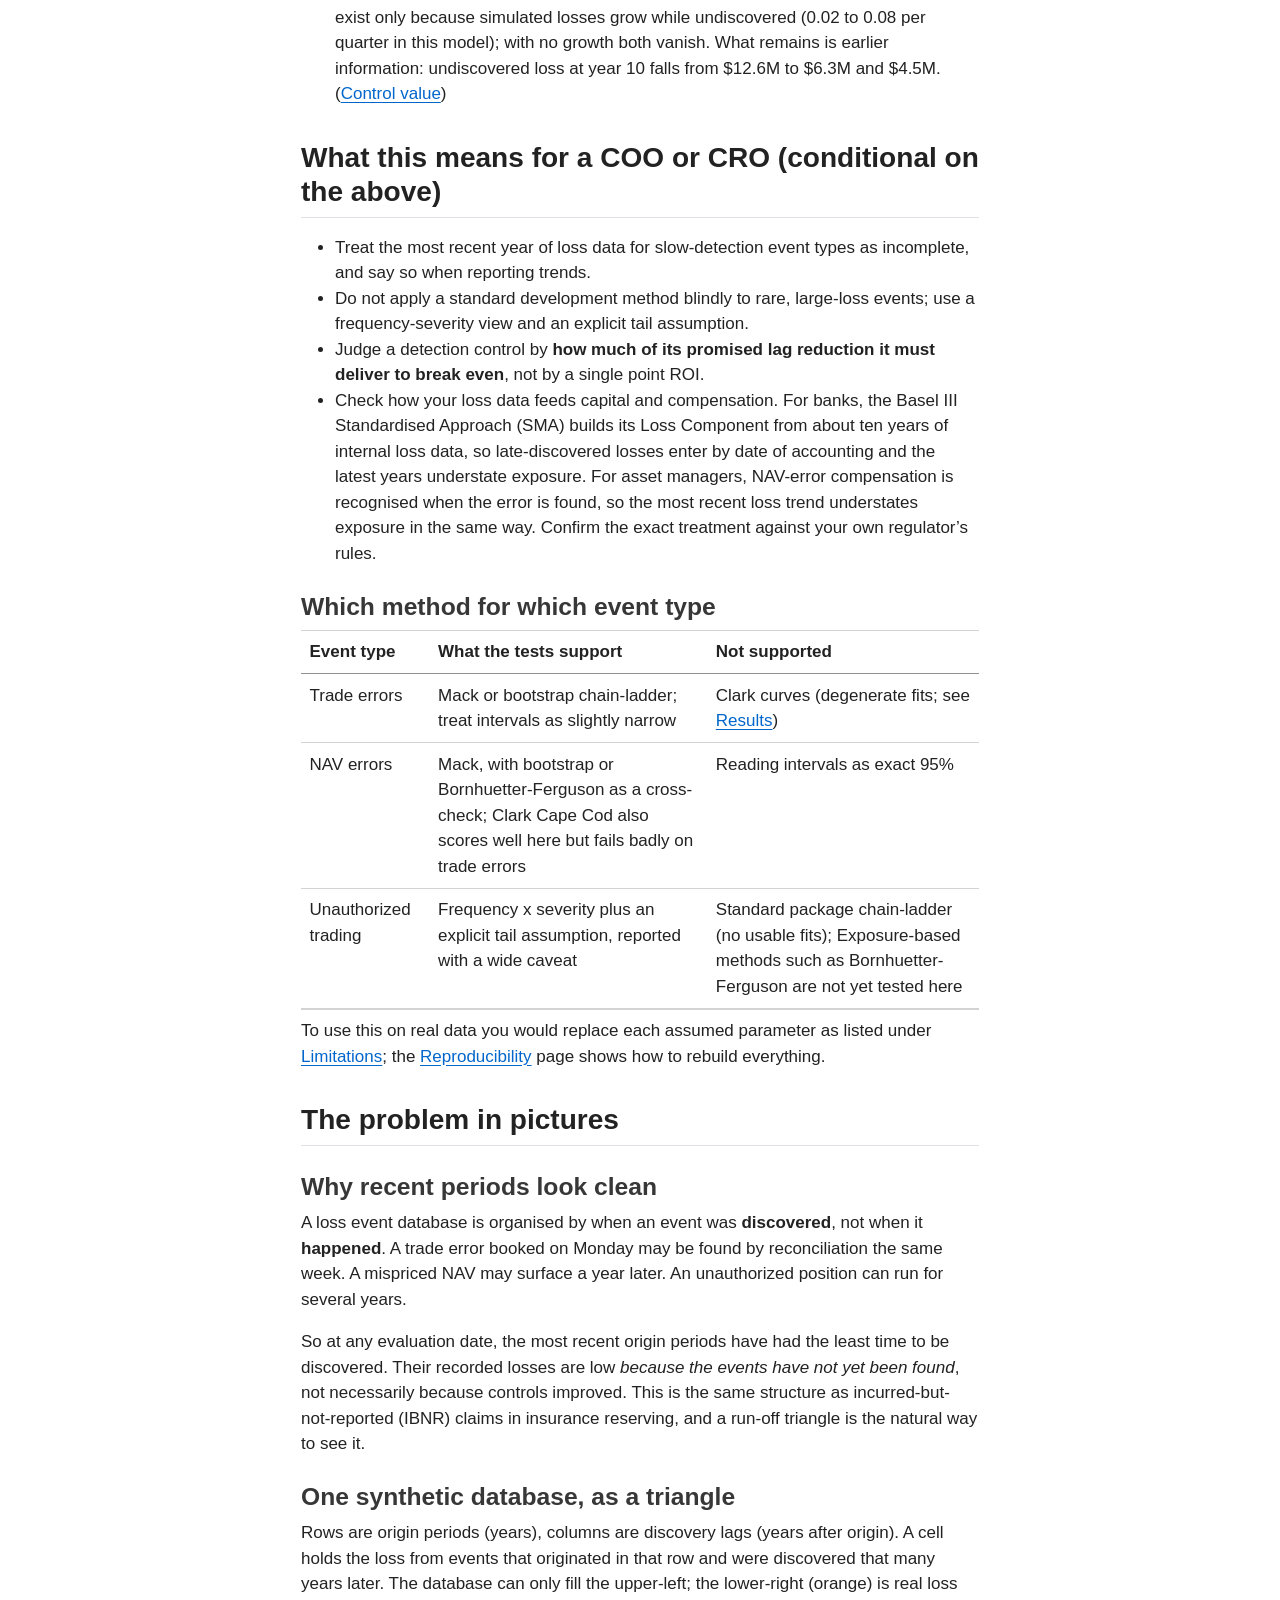
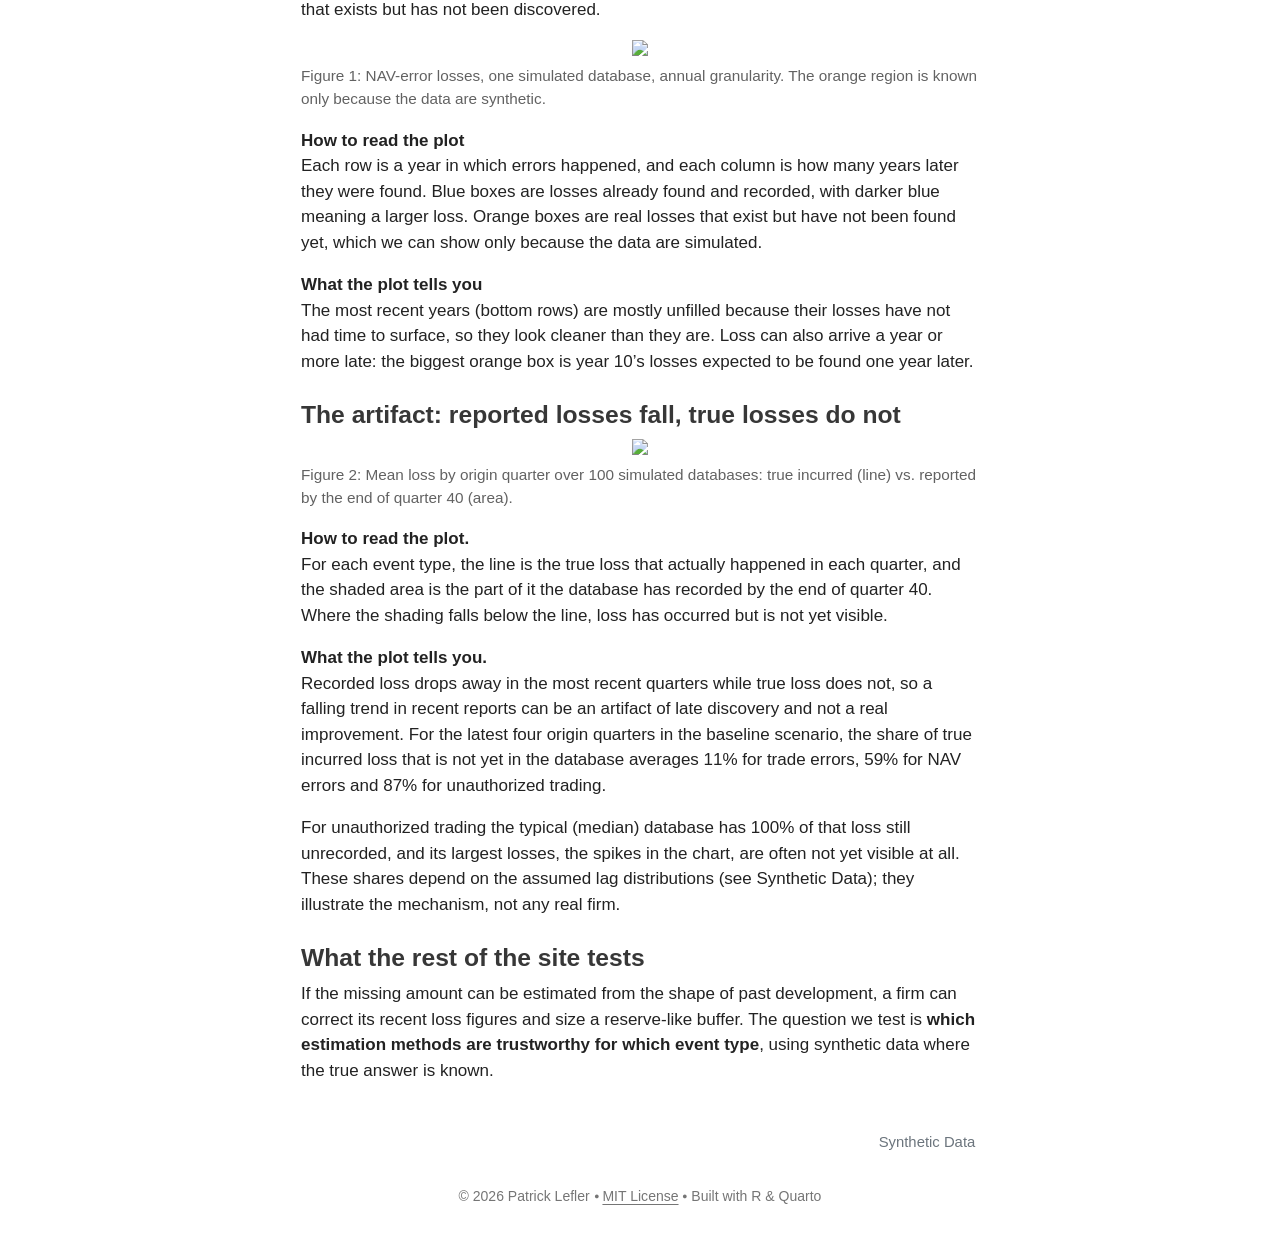
==== commit 01f806f0: "Updated _quarto.yml file" ====
--- a/docs/index.html
+++ b/docs/index.html
@@ -21,6 +21,41 @@
   width: 0.8em;
   margin: 0 0.8em 0.2em -1em; /* quarto-specific, see https://github.com/quarto-dev/quarto-cli/issues/4556 */ 
   vertical-align: middle;
+}
+/* CSS for syntax highlighting */
+html { -webkit-text-size-adjust: 100%; }
+pre > code.sourceCode { white-space: pre; position: relative; }
+pre > code.sourceCode > span { display: inline-block; line-height: 1.25; }
+pre > code.sourceCode > span:empty { height: 1.2em; }
+.sourceCode { overflow: visible; }
+code.sourceCode > span { color: inherit; text-decoration: inherit; }
+div.sourceCode { margin: 1em 0; }
+pre.sourceCode { margin: 0; }
+@media screen {
+div.sourceCode { overflow: auto; }
+}
+@media print {
+pre > code.sourceCode { white-space: pre-wrap; }
+pre > code.sourceCode > span { text-indent: -5em; padding-left: 5em; }
+}
+pre.numberSource code
+  { counter-reset: source-line 0; }
+pre.numberSource code > span
+  { position: relative; left: -4em; counter-increment: source-line; }
+pre.numberSource code > span > a:first-child::before
+  { content: counter(source-line);
+    position: relative; left: -1em; text-align: right; vertical-align: baseline;
+    border: none; display: inline-block;
+    -webkit-touch-callout: none; -webkit-user-select: none;
+    -khtml-user-select: none; -moz-user-select: none;
+    -ms-user-select: none; user-select: none;
+    padding: 0 4px; width: 4em;
+  }
+pre.numberSource { margin-left: 3em;  padding-left: 4px; }
+div.sourceCode
+  {   }
+@media screen {
+pre > code.sourceCode > span > a:first-child::before { text-decoration: underline; }
 }
 </style>
 
@@ -40,7 +75,10 @@
 <link href="site_libs/quarto-html/quarto-syntax-highlighting-587c61ba64f3a5504c4d52d930310e48.css" rel="stylesheet" id="quarto-text-highlighting-styles">
 <script src="site_libs/bootstrap/bootstrap.min.js"></script>
 <link href="site_libs/bootstrap/bootstrap-icons.css" rel="stylesheet">
-<link href="site_libs/bootstrap/bootstrap-14fc7787e48927cca1cfdea7cd9d3ef6.min.css" rel="stylesheet" append-hash="true" id="quarto-bootstrap" data-mode="light">
+<link href="site_libs/bootstrap/bootstrap-315aa354fbfbfd45b4b76e88c3271fce.min.css" rel="stylesheet" append-hash="true" id="quarto-bootstrap" data-mode="light">
+<script src="site_libs/quarto-contrib/glightbox/glightbox.min.js"></script>
+<link href="site_libs/quarto-contrib/glightbox/glightbox.min.css" rel="stylesheet">
+<link href="site_libs/quarto-contrib/glightbox/lightbox.css" rel="stylesheet">
 <script id="quarto-search-options" type="application/json">{
   "language": {
     "search-no-results-text": "No results",
@@ -56,6 +94,7 @@
     "search-label": "Search"
   }
 }</script>
+<style>html{ scroll-behavior: smooth; }</style>
 
 
 </head>
@@ -76,7 +115,7 @@
   </nav>
 </header>
 <!-- content -->
-<div id="quarto-content" class="quarto-container page-columns page-rows-contents page-layout-article">
+<div id="quarto-content" class="quarto-container page-columns page-rows-contents page-layout-full">
 <!-- sidebar -->
   <nav id="quarto-sidebar" class="sidebar collapse collapse-horizontal quarto-sidebar-collapse-item sidebar-navigation floating overflow-auto">
     <div class="pt-lg-2 mt-2 text-left sidebar-header">
@@ -114,7 +153,7 @@
         <li class="sidebar-item">
   <div class="sidebar-item-container"> 
   <a href="./reproducibility.html" class="sidebar-item-text sidebar-link">
- <span class="menu-text">Reproducibility &amp; Limitations</span></a>
+ <span class="menu-text">Reproducibility</span></a>
   </div>
 </li>
         <li class="sidebar-item">
@@ -130,7 +169,7 @@
 <!-- margin-sidebar -->
     <div id="quarto-margin-sidebar" class="sidebar margin-sidebar">
         <nav id="TOC" role="doc-toc" class="toc-active">
-    <h2 id="toc-title">On this page</h2>
+    <h2 id="toc-title">contents</h2>
    
   <ul>
   <li><a href="#the-question" id="toc-the-question" class="nav-link active" data-scroll-target="#the-question">The question</a></li>
@@ -150,17 +189,17 @@
 </nav>
     </div>
 <!-- main -->
-<main class="content" id="quarto-document-content">
+<main class="content column-body" id="quarto-document-content">
 
 <header id="title-block-header" class="quarto-title-block default">
 <div class="quarto-title">
-<h1 class="title">Late-Discovered Operational Risk Events</h1>
+<div class="quarto-title-block"><div><h1 class="title">Late-Discovered Operational Risk Events</h1><button type="button" class="btn code-tools-button" id="quarto-code-tools-source"><i class="bi"></i> Code</button></div></div>
 <p class="subtitle lead">How much loss has already happened but not yet been recorded?</p>
 </div>
 
 
 
-<div class="quarto-title-meta">
+<div class="quarto-title-meta column-body">
 
     <div>
     <div class="quarto-title-meta-heading">Author</div>
@@ -187,13 +226,13 @@
 <section id="the-question" class="level2">
 <h2 class="anchored" data-anchor-id="the-question">The question</h2>
 <p>Operational losses such as trade errors, NAV pricing errors and unauthorized trading are often found long after they happen, and the loss database records them when they are found. So recent periods look cleaner than they are. This is the actuarial incurred-but-not-reported (IBNR) problem, and run-off triangles, analysed with the <code>ChainLadder</code> R package, are a natural way to estimate what is missing. Losses are booked in full when discovered, so this is a pure IBNR problem: it does not model later development on events already known (provisions, recoveries, insurance; see <a href="./reproducibility.html#sec-limitations">Limitations</a>).</p>
-<div class="callout callout-style-default callout-note callout-titled">
+<div class="callout callout-style-default callout-note no-icon callout-titled">
 <div class="callout-header d-flex align-content-center">
 <div class="callout-icon-container">
-<i class="callout-icon"></i>
+<i class="callout-icon no-icon"></i>
 </div>
 <div class="callout-title-container flex-fill">
-<span class="screen-reader-only">Note</span>Read this first
+<span class="screen-reader-only">Note</span>Important
 </div>
 </div>
 <div class="callout-body-container callout-body">
@@ -265,7 +304,7 @@
 <div id="fig-triangle" class="quarto-float quarto-figure quarto-figure-center anchored">
 <figure class="quarto-float quarto-float-fig figure">
 <div aria-describedby="fig-triangle-caption-0ceaefa1-69ba-4598-a22c-09a6ac19f8ca">
-<img src="index_files/figure-html/fig-triangle-1.png" class="img-fluid figure-img" width="672">
+<a href="index_files/figure-html/fig-triangle-1.png" class="lightbox" data-gallery="quarto-lightbox-gallery-1" title="Figure&nbsp;1: NAV-error losses, one simulated database, annual granularity. The orange region is known only because the data are synthetic."><img src="index_files/figure-html/fig-triangle-1.png" class="img-fluid figure-img" width="672"></a>
 </div>
 <figcaption class="quarto-float-caption-bottom quarto-float-caption quarto-float-fig" id="fig-triangle-caption-0ceaefa1-69ba-4598-a22c-09a6ac19f8ca">
 Figure&nbsp;1: NAV-error losses, one simulated database, annual granularity. The orange region is known only because the data are synthetic.
@@ -284,7 +323,7 @@
 <div id="fig-gap" class="quarto-float quarto-figure quarto-figure-center anchored">
 <figure class="quarto-float quarto-float-fig figure">
 <div aria-describedby="fig-gap-caption-0ceaefa1-69ba-4598-a22c-09a6ac19f8ca">
-<img src="index_files/figure-html/fig-gap-1.png" class="img-fluid figure-img" width="672">
+<a href="index_files/figure-html/fig-gap-1.png" class="lightbox" data-gallery="quarto-lightbox-gallery-2" title="Figure&nbsp;2: Mean loss by origin quarter over 100 simulated databases: true incurred (line) vs.&nbsp;reported by the end of quarter 40 (area)."><img src="index_files/figure-html/fig-gap-1.png" class="img-fluid figure-img" width="672"></a>
 </div>
 <figcaption class="quarto-float-caption-bottom quarto-float-caption quarto-float-fig" id="fig-gap-caption-0ceaefa1-69ba-4598-a22c-09a6ac19f8ca">
 Figure&nbsp;2: Mean loss by origin quarter over 100 simulated databases: true incurred (line) vs.&nbsp;reported by the end of quarter 40 (area).
@@ -301,6 +340,8 @@
 <h3 class="anchored" data-anchor-id="what-the-rest-of-the-site-tests">What the rest of the site tests</h3>
 <p>If the missing amount can be estimated from the shape of past development, a firm can correct its recent loss figures and size a reserve-like buffer. The question we test is <strong>which estimation methods are trustworthy for which event type</strong>, using synthetic data where the true answer is known.</p>
 
+
+<!-- -->
 
 </section>
 </section>
@@ -376,6 +417,57 @@
         container: window.document.getElementById('quarto-embedded-source-code-modal')
       });
       clipboardModal.on('success', onCopySuccess);
+    }
+    const viewSource = window.document.getElementById('quarto-view-source') ||
+                       window.document.getElementById('quarto-code-tools-source');
+    if (viewSource) {
+      const sourceUrl = viewSource.getAttribute("data-quarto-source-url");
+      viewSource.addEventListener("click", function(e) {
+        if (sourceUrl) {
+          // rstudio viewer pane
+          if (/\bcapabilities=\b/.test(window.location)) {
+            window.open(sourceUrl);
+          } else {
+            window.location.href = sourceUrl;
+          }
+        } else {
+          const modal = new bootstrap.Modal(document.getElementById('quarto-embedded-source-code-modal'));
+          modal.show();
+        }
+        return false;
+      });
+    }
+    function toggleCodeHandler(show) {
+      return function(e) {
+        const detailsSrc = window.document.querySelectorAll(".cell > details > .sourceCode");
+        for (let i=0; i<detailsSrc.length; i++) {
+          const details = detailsSrc[i].parentElement;
+          if (show) {
+            details.open = true;
+          } else {
+            details.removeAttribute("open");
+          }
+        }
+        const cellCodeDivs = window.document.querySelectorAll(".cell > .sourceCode");
+        const fromCls = show ? "hidden" : "unhidden";
+        const toCls = show ? "unhidden" : "hidden";
+        for (let i=0; i<cellCodeDivs.length; i++) {
+          const codeDiv = cellCodeDivs[i];
+          if (codeDiv.classList.contains(fromCls)) {
+            codeDiv.classList.remove(fromCls);
+            codeDiv.classList.add(toCls);
+          } 
+        }
+        return false;
+      }
+    }
+    const hideAllCode = window.document.getElementById("quarto-hide-all-code");
+    if (hideAllCode) {
+      hideAllCode.addEventListener("click", toggleCodeHandler(false));
+    }
+    const showAllCode = window.document.getElementById("quarto-show-all-code");
+    if (showAllCode) {
+      showAllCode.addEventListener("click", toggleCodeHandler(true));
     }
       var localhostRegex = new RegExp(/^(?:http|https):\/\/localhost\:?[0-9]*\//);
       var mailtoRegex = new RegExp(/^mailto:/);
@@ -706,7 +798,7 @@
     }
   });
   </script>
-<nav class="page-navigation">
+<nav class="page-navigation column-body">
   <div class="nav-page nav-page-previous">
   </div>
   <div class="nav-page nav-page-next">
@@ -714,7 +806,156 @@
         <span class="nav-page-text">Synthetic Data</span> <i class="bi bi-arrow-right-short"></i>
       </a>
   </div>
-</nav>
+</nav><div class="modal fade" id="quarto-embedded-source-code-modal" tabindex="-1" aria-labelledby="quarto-embedded-source-code-modal-label" aria-hidden="true"><div class="modal-dialog modal-dialog-scrollable"><div class="modal-content"><div class="modal-header"><h5 class="modal-title" id="quarto-embedded-source-code-modal-label">Source Code</h5><button class="btn-close" data-bs-dismiss="modal"></button></div><div class="modal-body"><div class="">
+<div class="code-copy-outer-scaffold"><div class="sourceCode" id="cb1" data-shortcodes="false"><pre class="sourceCode markdown code-with-copy"><code class="sourceCode markdown"><span id="cb1-1"><a href="#cb1-1" aria-hidden="true" tabindex="-1"></a><span class="co">---</span></span>
+<span id="cb1-2"><a href="#cb1-2" aria-hidden="true" tabindex="-1"></a><span class="an">title:</span><span class="co"> "Late-Discovered Operational Risk Events"</span></span>
+<span id="cb1-3"><a href="#cb1-3" aria-hidden="true" tabindex="-1"></a><span class="an">subtitle:</span><span class="co"> "How much loss has already happened but not yet been recorded?"</span></span>
+<span id="cb1-4"><a href="#cb1-4" aria-hidden="true" tabindex="-1"></a><span class="an">execute:</span></span>
+<span id="cb1-5"><a href="#cb1-5" aria-hidden="true" tabindex="-1"></a><span class="co">  echo: false</span></span>
+<span id="cb1-6"><a href="#cb1-6" aria-hidden="true" tabindex="-1"></a><span class="an">author:</span><span class="co"> "Patrick Lefler"</span></span>
+<span id="cb1-7"><a href="#cb1-7" aria-hidden="true" tabindex="-1"></a><span class="an">date:</span><span class="co"> October 8, 2026</span></span>
+<span id="cb1-8"><a href="#cb1-8" aria-hidden="true" tabindex="-1"></a><span class="co">---</span></span>
+<span id="cb1-9"><a href="#cb1-9" aria-hidden="true" tabindex="-1"></a></span>
+<span id="cb1-12"><a href="#cb1-12" aria-hidden="true" tabindex="-1"></a><span class="in">```{r}</span></span>
+<span id="cb1-13"><a href="#cb1-13" aria-hidden="true" tabindex="-1"></a><span class="co">#| label: setup</span></span>
+<span id="cb1-14"><a href="#cb1-14" aria-hidden="true" tabindex="-1"></a><span class="co">#| include: false</span></span>
+<span id="cb1-15"><a href="#cb1-15" aria-hidden="true" tabindex="-1"></a><span class="fu">library</span>(tidyverse)</span>
+<span id="cb1-16"><a href="#cb1-16" aria-hidden="true" tabindex="-1"></a><span class="cf">for</span> (f <span class="cf">in</span> <span class="fu">list.files</span>(<span class="st">"R"</span>, <span class="at">full.names =</span> <span class="cn">TRUE</span>)) <span class="fu">source</span>(f)</span>
+<span id="cb1-17"><a href="#cb1-17" aria-hidden="true" tabindex="-1"></a>res <span class="ot">&lt;-</span> <span class="fu">load_results</span>()</span>
+<span id="cb1-18"><a href="#cb1-18" aria-hidden="true" tabindex="-1"></a>params <span class="ot">&lt;-</span> <span class="fu">load_params</span>()</span>
+<span id="cb1-19"><a href="#cb1-19" aria-hidden="true" tabindex="-1"></a>aum <span class="ot">&lt;-</span> params<span class="sc">$</span>firm<span class="sc">$</span>aum_usd</span>
+<span id="cb1-20"><a href="#cb1-20" aria-hidden="true" tabindex="-1"></a>s <span class="ot">&lt;-</span> <span class="fu">score_estimates</span>(res<span class="sc">$</span>reps)</span>
+<span id="cb1-21"><a href="#cb1-21" aria-hidden="true" tabindex="-1"></a>gap <span class="ot">&lt;-</span> <span class="fu">incurred_gap</span>(res<span class="sc">$</span>reps) <span class="sc">|&gt;</span> <span class="fu">filter</span>(scenario <span class="sc">==</span> <span class="st">"baseline"</span>, granularity <span class="sc">==</span> <span class="st">"annual"</span>)</span>
+<span id="cb1-22"><a href="#cb1-22" aria-hidden="true" tabindex="-1"></a>g <span class="ot">&lt;-</span> <span class="fu">setNames</span>(gap<span class="sc">$</span>mean_understatement, gap<span class="sc">$</span>type)</span>
+<span id="cb1-23"><a href="#cb1-23" aria-hidden="true" tabindex="-1"></a>ctl <span class="ot">&lt;-</span> <span class="fu">summarise_controls</span>(res<span class="sc">$</span>ctl, params)</span>
+<span id="cb1-24"><a href="#cb1-24" aria-hidden="true" tabindex="-1"></a>r1 <span class="ot">&lt;-</span> ctl <span class="sc">|&gt;</span> <span class="fu">filter</span>(arm <span class="sc">==</span> <span class="st">"recon_automation"</span>)</span>
+<span id="cb1-25"><a href="#cb1-25" aria-hidden="true" tabindex="-1"></a>r2 <span class="ot">&lt;-</span> ctl <span class="sc">|&gt;</span> <span class="fu">filter</span>(arm <span class="sc">==</span> <span class="st">"independent_pnl_verification"</span>)</span>
+<span id="cb1-26"><a href="#cb1-26" aria-hidden="true" tabindex="-1"></a>b0 <span class="ot">&lt;-</span> ctl <span class="sc">|&gt;</span> <span class="fu">filter</span>(arm <span class="sc">==</span> <span class="st">"baseline"</span>)</span>
+<span id="cb1-27"><a href="#cb1-27" aria-hidden="true" tabindex="-1"></a>sc <span class="ot">&lt;-</span> s <span class="sc">|&gt;</span> <span class="fu">filter</span>(kind <span class="sc">==</span> <span class="st">"amount"</span>, scenario <span class="sc">==</span> <span class="st">"baseline"</span>, granularity <span class="sc">==</span> <span class="st">"annual"</span>)</span>
+<span id="cb1-28"><a href="#cb1-28" aria-hidden="true" tabindex="-1"></a>get <span class="ot">&lt;-</span> \(t, m, col) sc[[col]][sc<span class="sc">$</span>type <span class="sc">==</span> t <span class="sc">&amp;</span> sc<span class="sc">$</span>method <span class="sc">==</span> m]</span>
+<span id="cb1-29"><a href="#cb1-29" aria-hidden="true" tabindex="-1"></a>gm <span class="ot">&lt;-</span> <span class="fu">setNames</span>(gap<span class="sc">$</span>median_understatement, gap<span class="sc">$</span>type)</span>
+<span id="cb1-30"><a href="#cb1-30" aria-hidden="true" tabindex="-1"></a>sm <span class="ot">&lt;-</span> <span class="fu">stress_means</span>(res<span class="sc">$</span>reps) <span class="sc">|&gt;</span> <span class="fu">filter</span>(scenario <span class="sc">==</span> <span class="st">"control_improvement"</span>, method <span class="sc">==</span> <span class="st">"Mack (package)"</span>)</span>
+<span id="cb1-31"><a href="#cb1-31" aria-hidden="true" tabindex="-1"></a>sm_get <span class="ot">&lt;-</span> \(t, col) sm[[col]][sm<span class="sc">$</span>type <span class="sc">==</span> t]</span>
+<span id="cb1-32"><a href="#cb1-32" aria-hidden="true" tabindex="-1"></a>tdiff <span class="ot">&lt;-</span> res<span class="sc">$</span>ctl_tail_diff</span>
+<span id="cb1-33"><a href="#cb1-33" aria-hidden="true" tabindex="-1"></a>e_un <span class="ot">&lt;-</span> params<span class="sc">$</span>event_types<span class="sc">$</span>unauthorized_trading<span class="sc">$</span>severity<span class="sc">$</span>lag_elasticity</span>
+<span id="cb1-34"><a href="#cb1-34" aria-hidden="true" tabindex="-1"></a>e_rng <span class="ot">&lt;-</span> <span class="fu">range</span>(<span class="fu">map_dbl</span>(params<span class="sc">$</span>event_types, \(x) x<span class="sc">$</span>severity<span class="sc">$</span>lag_elasticity))</span>
+<span id="cb1-35"><a href="#cb1-35" aria-hidden="true" tabindex="-1"></a>pb <span class="ot">&lt;-</span> <span class="fu">apply_scenario</span>(params, <span class="st">"baseline"</span>)</span>
+<span id="cb1-36"><a href="#cb1-36" aria-hidden="true" tabindex="-1"></a>n_o <span class="ot">&lt;-</span> pb<span class="sc">$</span>horizon<span class="sc">$</span>n_origin</span>
+<span id="cb1-37"><a href="#cb1-37" aria-hidden="true" tabindex="-1"></a>n_l <span class="ot">&lt;-</span> pb<span class="sc">$</span>horizon<span class="sc">$</span>n_lag</span>
+<span id="cb1-38"><a href="#cb1-38" aria-hidden="true" tabindex="-1"></a>sims100 <span class="ot">&lt;-</span> parallel<span class="sc">::</span><span class="fu">mclapply</span>(<span class="dv">1</span><span class="sc">:</span><span class="dv">100</span>, \(r) {</span>
+<span id="cb1-39"><a href="#cb1-39" aria-hidden="true" tabindex="-1"></a>  <span class="fu">simulate_database</span>(pb, <span class="at">rep =</span> r) <span class="sc">|&gt;</span></span>
+<span id="cb1-40"><a href="#cb1-40" aria-hidden="true" tabindex="-1"></a>    <span class="fu">summarise</span>(<span class="at">incurred =</span> <span class="fu">sum</span>(severity), <span class="at">reported =</span> <span class="fu">sum</span>(severity[origin <span class="sc">+</span> lag <span class="sc">&lt;=</span> n_o]), <span class="at">.by =</span> <span class="fu">c</span>(type, origin))</span>
+<span id="cb1-41"><a href="#cb1-41" aria-hidden="true" tabindex="-1"></a>}, <span class="at">mc.cores =</span> <span class="fu">max</span>(<span class="dv">1</span>L, parallel<span class="sc">::</span><span class="fu">detectCores</span>() <span class="sc">-</span> <span class="dv">2</span>L)) <span class="sc">|&gt;</span></span>
+<span id="cb1-42"><a href="#cb1-42" aria-hidden="true" tabindex="-1"></a>  <span class="fu">bind_rows</span>()</span>
+<span id="cb1-43"><a href="#cb1-43" aria-hidden="true" tabindex="-1"></a>beyond_events <span class="ot">&lt;-</span> <span class="fu">beyond_window_share</span>(params)</span>
+<span id="cb1-44"><a href="#cb1-44" aria-hidden="true" tabindex="-1"></a><span class="in">```</span></span>
+<span id="cb1-45"><a href="#cb1-45" aria-hidden="true" tabindex="-1"></a></span>
+<span id="cb1-46"><a href="#cb1-46" aria-hidden="true" tabindex="-1"></a></span>
+<span id="cb1-47"><a href="#cb1-47" aria-hidden="true" tabindex="-1"></a></span>
+<span id="cb1-48"><a href="#cb1-48" aria-hidden="true" tabindex="-1"></a><span class="fu">## The question</span></span>
+<span id="cb1-49"><a href="#cb1-49" aria-hidden="true" tabindex="-1"></a></span>
+<span id="cb1-50"><a href="#cb1-50" aria-hidden="true" tabindex="-1"></a>Operational losses such as trade errors, NAV pricing errors and unauthorized trading are often found long after they happen, and the loss database records them when they are found. So recent periods look cleaner than they are. This is the actuarial incurred-but-not-reported (IBNR) problem, and run-off triangles, analysed with the <span class="in">`ChainLadder`</span> R package, are a natural way to estimate what is missing. Losses are booked in full when discovered, so this is a pure IBNR problem: it does not model later development on events already known (provisions, recoveries, insurance; see <span class="co">[</span><span class="ot">Limitations</span><span class="co">](reproducibility.qmd#sec-limitations)</span>).</span>
+<span id="cb1-51"><a href="#cb1-51" aria-hidden="true" tabindex="-1"></a></span>
+<span id="cb1-52"><a href="#cb1-52" aria-hidden="true" tabindex="-1"></a>::: {.callout-note icon=false }</span>
+<span id="cb1-53"><a href="#cb1-53" aria-hidden="true" tabindex="-1"></a><span class="fu">## Important</span></span>
+<span id="cb1-54"><a href="#cb1-54" aria-hidden="true" tabindex="-1"></a></span>
+<span id="cb1-55"><a href="#cb1-55" aria-hidden="true" tabindex="-1"></a>Everything here comes from a **simulation with assumed parameters**, not from any firm's data. It tests how reserving methods behave when the true answer is known. It does not estimate any real firm's losses.</span>
+<span id="cb1-56"><a href="#cb1-56" aria-hidden="true" tabindex="-1"></a>:::</span>
+<span id="cb1-57"><a href="#cb1-57" aria-hidden="true" tabindex="-1"></a></span>
+<span id="cb1-58"><a href="#cb1-58" aria-hidden="true" tabindex="-1"></a><span class="fu">## What we found (under the assumed generator)</span></span>
+<span id="cb1-59"><a href="#cb1-59" aria-hidden="true" tabindex="-1"></a></span>
+<span id="cb1-60"><a href="#cb1-60" aria-hidden="true" tabindex="-1"></a><span class="ss">1. </span>**Recent reported losses understate the truth, a lot for slow-to-detect events.** For the latest four quarters, the share of true incurred loss not yet in the database averages <span class="in">`r fmt_pct(g[["trade_error"]])`</span> for trade errors, <span class="in">`r fmt_pct(g[["nav_error"]])`</span> for NAV errors and <span class="in">`r fmt_pct(g[["unauthorized_trading"]])`</span> for unauthorized trading. For unauthorized trading the typical (median) database has <span class="in">`r fmt_pct(gm[["unauthorized_trading"]])`</span> of that loss still unrecorded, so in a typical year none of it has been found yet. (<span class="co">[</span><span class="ot">pictures below</span><span class="co">](#sec-problem)</span>)</span>
+<span id="cb1-61"><a href="#cb1-61" aria-hidden="true" tabindex="-1"></a></span>
+<span id="cb1-62"><a href="#cb1-62" aria-hidden="true" tabindex="-1"></a><span class="ss">2. </span>**Standard methods work only where events are plentiful.** Mack and bootstrap chain-ladder are close to unbiased for trade errors (<span class="in">`r fmt_pct(get("trade_error", "mack", "rel_bias"))`</span> and <span class="in">`r fmt_pct(get("trade_error", "boot", "rel_bias"))`</span> relative bias) and acceptable for NAV errors (<span class="in">`r fmt_pct(get("nav_error", "mack", "rel_bias"))`</span> for Mack). Their 95% intervals are somewhat too narrow: Mack covers the truth <span class="in">`r fmt_pct(get("trade_error", "mack", "coverage_usable"))`</span> of the time for trade errors and <span class="in">`r fmt_pct(get("nav_error", "mack", "coverage_usable"))`</span> for NAV errors, while bootstrap covers <span class="in">`r fmt_pct(get("trade_error", "boot", "coverage_usable"))`</span> and <span class="in">`r fmt_pct(get("nav_error", "boot", "coverage_usable"))`</span>. (<span class="co">[</span><span class="ot">Results</span><span class="co">](results.qmd#sec-validation)</span>)</span>
+<span id="cb1-63"><a href="#cb1-63" aria-hidden="true" tabindex="-1"></a></span>
+<span id="cb1-64"><a href="#cb1-64" aria-hidden="true" tabindex="-1"></a><span class="ss">3. </span>**For rare, heavy-tailed unauthorized trading, the standard package implementations mostly cannot run.** Mack was usable in <span class="in">`r get("unauthorized_trading", "mack", "n_usable")`</span> of <span class="in">`r res$meta$n_reps`</span> databases. That is a limit of the <span class="in">`MackChainLadder()`</span> implementation on triangles with empty development columns. Setting those factors to 1 makes Mack run (<span class="in">`r get("unauthorized_trading", "mack_ec", "n_usable")`</span> of <span class="in">`r res$meta$n_reps`</span>), but its relative bias is <span class="in">`r fmt_pct(get("unauthorized_trading", "mack_ec", "rel_bias"))`</span>, its median error <span class="in">`r fmt_pct(get("unauthorized_trading", "mack_ec", "median_rel_err"))`</span> and its interval coverage <span class="in">`r fmt_pct(get("unauthorized_trading", "mack_ec", "coverage_usable"))`</span>; Bornhuetter-Ferguson with an external development pattern is better in the median (<span class="in">`r fmt_pct(get("unauthorized_trading", "bf_benchmark", "median_rel_err"))`</span>) but has no interval and is unstable in the mean. A frequency x severity approach gives a usable estimate (relative bias <span class="in">`r fmt_pct(get("unauthorized_trading", "freq_x_sev", "rel_bias"))`</span>) but its 95% intervals cover only <span class="in">`r fmt_pct(get("unauthorized_trading", "freq_x_sev", "coverage_usable"))`</span>. Only <span class="in">`r fmt_pct(beyond_events[["unauthorized_trading"]], 1)`</span> of unauthorized-trading events are discovered after the 10-year window, yet they carry about <span class="in">`r fmt_pct(tail_share(res$reps, "unauthorized_trading"))`</span> of the true undiscovered loss, because loss grows while an event stays hidden (up to <span class="in">`r sprintf("%.1f", 1 + e_un * n_l)`</span> times the initial size at lag <span class="in">`r n_l`</span>). (<span class="co">[</span><span class="ot">Results</span><span class="co">](results.qmd#sec-amounts)</span>)</span>
+<span id="cb1-65"><a href="#cb1-65" aria-hidden="true" tabindex="-1"></a></span>
+<span id="cb1-66"><a href="#cb1-66" aria-hidden="true" tabindex="-1"></a><span class="ss">4. </span>**A control improvement fools development methods.** If detection gets faster, methods trained on the slower past keep predicting development that no longer occurs. After the improvement, Mack's mean estimate of undiscovered loss is <span class="in">`r fmt_usd(sm_get("Trade errors", "Estimate"), 1)`</span> for trade errors against a true <span class="in">`r fmt_usd(sm_get("Trade errors", "Truth"), 2)`</span>, and <span class="in">`r fmt_usd(sm_get("NAV errors", "Estimate"), 1)`</span> for NAV errors against a true <span class="in">`r fmt_usd(sm_get("NAV errors", "Truth"), 1)`</span>. Restricting the development factors to the latest three diagonals removes most of the trade-error gap. (<span class="co">[</span><span class="ot">Results</span><span class="co">](results.qmd#sec-stress)</span>)</span>
+<span id="cb1-67"><a href="#cb1-67" aria-hidden="true" tabindex="-1"></a></span>
+<span id="cb1-68"><a href="#cb1-68" aria-hidden="true" tabindex="-1"></a><span class="ss">5. </span>**Faster detection mainly buys earlier information; the dollar savings rest on one assumption.** Expected annual loss is <span class="in">`r fmt_usd(b0$mean_incurred_per_year)`</span> (<span class="in">`r sprintf("%.0f", b0$mean_incurred_per_year / aum * 1e4)`</span> bps of a $5B firm). The two example controls save <span class="in">`r fmt_usd(r1$mean_saving_per_year, 2)`</span> and <span class="in">`r fmt_usd(r2$mean_saving_per_year, 2)`</span> a year against assumed costs of <span class="in">`r fmt_usd(r1$annual_cost, 1)`</span> and <span class="in">`r fmt_usd(r2$annual_cost, 1)`</span>: close to break-even on the mean, with 95% expected shortfall falling from <span class="in">`r fmt_usd(b0$annual_es95)`</span> to <span class="in">`r fmt_usd(r1$annual_es95)`</span> and <span class="in">`r fmt_usd(r2$annual_es95)`</span> (the reduction under reconciliation automation has a paired 95% bootstrap interval of <span class="in">`r fmt_usd(tdiff$es95_reduction_lo[tdiff$arm == "recon_automation"])`</span> to <span class="in">`r fmt_usd(tdiff$es95_reduction_hi[tdiff$arm == "recon_automation"])`</span>). Both the mean and the tail savings exist only because simulated losses grow while undiscovered (<span class="in">`r sprintf("%.2f", e_rng[1])`</span> to <span class="in">`r sprintf("%.2f", e_rng[2])`</span> per quarter in this model); with no growth both vanish. What remains is earlier information: undiscovered loss at year 10 falls from <span class="in">`r fmt_usd(b0$mean_undiscovered)`</span> to <span class="in">`r fmt_usd(r1$mean_undiscovered)`</span> and <span class="in">`r fmt_usd(r2$mean_undiscovered)`</span>. (<span class="co">[</span><span class="ot">Control value</span><span class="co">](controls.qmd)</span>)</span>
+<span id="cb1-69"><a href="#cb1-69" aria-hidden="true" tabindex="-1"></a></span>
+<span id="cb1-70"><a href="#cb1-70" aria-hidden="true" tabindex="-1"></a><span class="fu">## What this means for a COO or CRO (conditional on the above)</span></span>
+<span id="cb1-71"><a href="#cb1-71" aria-hidden="true" tabindex="-1"></a></span>
+<span id="cb1-72"><a href="#cb1-72" aria-hidden="true" tabindex="-1"></a><span class="ss">- </span>Treat the most recent year of loss data for slow-detection event types as incomplete, and say so when reporting trends.</span>
+<span id="cb1-73"><a href="#cb1-73" aria-hidden="true" tabindex="-1"></a><span class="ss">- </span>Do not apply a standard development method blindly to rare, large-loss events; use a frequency-severity view and an explicit tail assumption.</span>
+<span id="cb1-74"><a href="#cb1-74" aria-hidden="true" tabindex="-1"></a><span class="ss">- </span>Judge a detection control by **how much of its promised lag reduction it must deliver to break even**, not by a single point ROI.</span>
+<span id="cb1-75"><a href="#cb1-75" aria-hidden="true" tabindex="-1"></a><span class="ss">- </span>Check how your loss data feeds capital and compensation. For banks, the Basel III Standardised Approach (SMA) builds its Loss Component from about ten years of internal loss data, so late-discovered losses enter by date of accounting and the latest years understate exposure. For asset managers, NAV-error compensation is recognised when the error is found, so the most recent loss trend understates exposure in the same way. Confirm the exact treatment against your own regulator's rules.</span>
+<span id="cb1-76"><a href="#cb1-76" aria-hidden="true" tabindex="-1"></a></span>
+<span id="cb1-77"><a href="#cb1-77" aria-hidden="true" tabindex="-1"></a><span class="fu">### Which method for which event type</span></span>
+<span id="cb1-78"><a href="#cb1-78" aria-hidden="true" tabindex="-1"></a></span>
+<span id="cb1-79"><a href="#cb1-79" aria-hidden="true" tabindex="-1"></a><span class="pp">|</span> Event type <span class="pp">|</span> What the tests support <span class="pp">|</span> Not supported <span class="pp">|</span></span>
+<span id="cb1-80"><a href="#cb1-80" aria-hidden="true" tabindex="-1"></a><span class="pp">|---|---|---|</span></span>
+<span id="cb1-81"><a href="#cb1-81" aria-hidden="true" tabindex="-1"></a><span class="pp">|</span> Trade errors <span class="pp">|</span> Mack or bootstrap chain-ladder; treat intervals as slightly narrow <span class="pp">|</span> Clark curves (degenerate fits; see <span class="co">[</span><span class="ot">Results</span><span class="co">](results.qmd#sec-amounts)</span>) <span class="pp">|</span></span>
+<span id="cb1-82"><a href="#cb1-82" aria-hidden="true" tabindex="-1"></a><span class="pp">|</span> NAV errors <span class="pp">|</span> Mack, with bootstrap or Bornhuetter-Ferguson as a cross-check; Clark Cape Cod also scores well here but fails badly on trade errors <span class="pp">|</span> Reading intervals as exact 95% <span class="pp">|</span></span>
+<span id="cb1-83"><a href="#cb1-83" aria-hidden="true" tabindex="-1"></a><span class="pp">|</span> Unauthorized trading <span class="pp">|</span> Frequency x severity plus an explicit tail assumption, reported with a wide caveat <span class="pp">|</span> Standard package chain-ladder (no usable fits); Exposure-based methods such as Bornhuetter-Ferguson are not yet tested here <span class="pp">|</span></span>
+<span id="cb1-84"><a href="#cb1-84" aria-hidden="true" tabindex="-1"></a></span>
+<span id="cb1-85"><a href="#cb1-85" aria-hidden="true" tabindex="-1"></a>To use this on real data you would replace each assumed parameter as listed under <span class="co">[</span><span class="ot">Limitations</span><span class="co">](reproducibility.qmd#sec-limitations)</span>; the <span class="co">[</span><span class="ot">Reproducibility</span><span class="co">](reproducibility.qmd)</span> page shows how to rebuild everything.</span>
+<span id="cb1-86"><a href="#cb1-86" aria-hidden="true" tabindex="-1"></a></span>
+<span id="cb1-87"><a href="#cb1-87" aria-hidden="true" tabindex="-1"></a><span class="fu">## The problem in pictures {#sec-problem}</span></span>
+<span id="cb1-88"><a href="#cb1-88" aria-hidden="true" tabindex="-1"></a></span>
+<span id="cb1-89"><a href="#cb1-89" aria-hidden="true" tabindex="-1"></a><span class="fu">### Why recent periods look clean</span></span>
+<span id="cb1-90"><a href="#cb1-90" aria-hidden="true" tabindex="-1"></a></span>
+<span id="cb1-91"><a href="#cb1-91" aria-hidden="true" tabindex="-1"></a>A loss event database is organised by when an event was **discovered**, not when it **happened**. A trade error booked on Monday may be found by reconciliation the same week. A mispriced NAV may surface a year later. An unauthorized position can run for several years.</span>
+<span id="cb1-92"><a href="#cb1-92" aria-hidden="true" tabindex="-1"></a></span>
+<span id="cb1-93"><a href="#cb1-93" aria-hidden="true" tabindex="-1"></a>So at any evaluation date, the most recent origin periods have had the least time to be discovered. Their recorded losses are low *because the events have not yet been found*, not necessarily because controls improved. This is the same structure as incurred-but-not-reported (IBNR) claims in insurance reserving, and a run-off triangle is the natural way to see it.</span>
+<span id="cb1-94"><a href="#cb1-94" aria-hidden="true" tabindex="-1"></a></span>
+<span id="cb1-95"><a href="#cb1-95" aria-hidden="true" tabindex="-1"></a><span class="fu">### One synthetic database, as a triangle</span></span>
+<span id="cb1-96"><a href="#cb1-96" aria-hidden="true" tabindex="-1"></a></span>
+<span id="cb1-97"><a href="#cb1-97" aria-hidden="true" tabindex="-1"></a>Rows are origin periods (years), columns are discovery lags (years after origin). A cell holds the loss from events that originated in that row and were discovered that many years later. The database can only fill the upper-left; the lower-right (orange) is real loss that exists but has not been discovered.</span>
+<span id="cb1-98"><a href="#cb1-98" aria-hidden="true" tabindex="-1"></a></span>
+<span id="cb1-101"><a href="#cb1-101" aria-hidden="true" tabindex="-1"></a><span class="in">```{r}</span></span>
+<span id="cb1-102"><a href="#cb1-102" aria-hidden="true" tabindex="-1"></a><span class="co">#| label: fig-triangle</span></span>
+<span id="cb1-103"><a href="#cb1-103" aria-hidden="true" tabindex="-1"></a><span class="co">#| fig-cap: "NAV-error losses, one simulated database, annual granularity. The orange region is known only because the data are synthetic."</span></span>
+<span id="cb1-104"><a href="#cb1-104" aria-hidden="true" tabindex="-1"></a><span class="co">#| fig-height: 4.6</span></span>
+<span id="cb1-105"><a href="#cb1-105" aria-hidden="true" tabindex="-1"></a>events <span class="ot">&lt;-</span> <span class="fu">simulate_database</span>(pb, <span class="at">rep =</span> <span class="dv">1</span>)</span>
+<span id="cb1-106"><a href="#cb1-106" aria-hidden="true" tabindex="-1"></a>sq <span class="ot">&lt;-</span> <span class="fu">build_square</span>(events, <span class="st">"nav_error"</span>, <span class="st">"amount"</span>, n_o, n_l, <span class="at">period =</span> <span class="dv">4</span>)<span class="sc">$</span>square</span>
+<span id="cb1-107"><a href="#cb1-107" aria-hidden="true" tabindex="-1"></a><span class="fu">plot_triangle</span>(sq, <span class="st">"NAV errors: recorded vs. not yet discovered"</span>, <span class="st">"Loss"</span>)</span>
+<span id="cb1-108"><a href="#cb1-108" aria-hidden="true" tabindex="-1"></a><span class="in">```</span></span>
+<span id="cb1-109"><a href="#cb1-109" aria-hidden="true" tabindex="-1"></a></span>
+<span id="cb1-110"><a href="#cb1-110" aria-hidden="true" tabindex="-1"></a>**How to read the plot** <span class="dt">&lt;</span><span class="kw">br</span><span class="dt">/&gt;</span></span>
+<span id="cb1-111"><a href="#cb1-111" aria-hidden="true" tabindex="-1"></a>Each row is a year in which errors happened, and each column is how many years later they were found. Blue boxes are losses already found and recorded, with darker blue meaning a larger loss. Orange boxes are real losses that exist but have not been found yet, which we can show only because the data are simulated.</span>
+<span id="cb1-112"><a href="#cb1-112" aria-hidden="true" tabindex="-1"></a></span>
+<span id="cb1-113"><a href="#cb1-113" aria-hidden="true" tabindex="-1"></a>**What the plot tells you** <span class="dt">&lt;</span><span class="kw">br</span><span class="dt">/&gt;</span></span>
+<span id="cb1-114"><a href="#cb1-114" aria-hidden="true" tabindex="-1"></a>The most recent years (bottom rows) are mostly unfilled because their losses have not had time to surface, so they look cleaner than they are. Loss can also arrive a year or more late: the biggest orange box is year 10's losses expected to be found one year later.</span>
+<span id="cb1-115"><a href="#cb1-115" aria-hidden="true" tabindex="-1"></a></span>
+<span id="cb1-116"><a href="#cb1-116" aria-hidden="true" tabindex="-1"></a></span>
+<span id="cb1-117"><a href="#cb1-117" aria-hidden="true" tabindex="-1"></a><span class="fu">### The artifact: reported losses fall, true losses do not</span></span>
+<span id="cb1-118"><a href="#cb1-118" aria-hidden="true" tabindex="-1"></a></span>
+<span id="cb1-121"><a href="#cb1-121" aria-hidden="true" tabindex="-1"></a><span class="in">```{r}</span></span>
+<span id="cb1-122"><a href="#cb1-122" aria-hidden="true" tabindex="-1"></a><span class="co">#| label: fig-gap</span></span>
+<span id="cb1-123"><a href="#cb1-123" aria-hidden="true" tabindex="-1"></a><span class="co">#| fig-cap: "Mean loss by origin quarter over 100 simulated databases: true incurred (line) vs. reported by the end of quarter 40 (area)."</span></span>
+<span id="cb1-124"><a href="#cb1-124" aria-hidden="true" tabindex="-1"></a><span class="co">#| fig-height: 5</span></span>
+<span id="cb1-125"><a href="#cb1-125" aria-hidden="true" tabindex="-1"></a>by_origin <span class="ot">&lt;-</span> sims100 <span class="sc">|&gt;</span></span>
+<span id="cb1-126"><a href="#cb1-126" aria-hidden="true" tabindex="-1"></a>  <span class="fu">summarise</span>(<span class="fu">across</span>(<span class="fu">c</span>(incurred, reported), mean), <span class="at">.by =</span> <span class="fu">c</span>(type, origin)) <span class="sc">|&gt;</span></span>
+<span id="cb1-127"><a href="#cb1-127" aria-hidden="true" tabindex="-1"></a>  <span class="fu">mutate</span>(<span class="at">type =</span> <span class="fu">factor</span>(type_lab[type], <span class="at">levels =</span> type_lab))</span>
+<span id="cb1-128"><a href="#cb1-128" aria-hidden="true" tabindex="-1"></a></span>
+<span id="cb1-129"><a href="#cb1-129" aria-hidden="true" tabindex="-1"></a><span class="fu">ggplot</span>(by_origin, <span class="fu">aes</span>(origin)) <span class="sc">+</span></span>
+<span id="cb1-130"><a href="#cb1-130" aria-hidden="true" tabindex="-1"></a>  <span class="fu">geom_area</span>(<span class="fu">aes</span>(<span class="at">y =</span> reported, <span class="at">fill =</span> type), <span class="at">alpha =</span> <span class="fl">0.55</span>) <span class="sc">+</span></span>
+<span id="cb1-131"><a href="#cb1-131" aria-hidden="true" tabindex="-1"></a>  <span class="fu">geom_line</span>(<span class="fu">aes</span>(<span class="at">y =</span> incurred, <span class="at">colour =</span> type), <span class="at">linewidth =</span> <span class="fl">0.7</span>) <span class="sc">+</span></span>
+<span id="cb1-132"><a href="#cb1-132" aria-hidden="true" tabindex="-1"></a>  <span class="fu">facet_wrap</span>(<span class="sc">~</span>type, <span class="at">ncol =</span> <span class="dv">1</span>, <span class="at">scales =</span> <span class="st">"free_y"</span>) <span class="sc">+</span></span>
+<span id="cb1-133"><a href="#cb1-133" aria-hidden="true" tabindex="-1"></a>  <span class="fu">scale_fill_manual</span>(<span class="at">values =</span> type_col, <span class="at">guide =</span> <span class="st">"none"</span>) <span class="sc">+</span></span>
+<span id="cb1-134"><a href="#cb1-134" aria-hidden="true" tabindex="-1"></a>  <span class="fu">scale_colour_manual</span>(<span class="at">values =</span> type_col, <span class="at">guide =</span> <span class="st">"none"</span>) <span class="sc">+</span></span>
+<span id="cb1-135"><a href="#cb1-135" aria-hidden="true" tabindex="-1"></a>  <span class="fu">scale_y_continuous</span>(<span class="at">labels =</span> fmt_usd) <span class="sc">+</span></span>
+<span id="cb1-136"><a href="#cb1-136" aria-hidden="true" tabindex="-1"></a>  <span class="fu">labs</span>(<span class="at">x =</span> <span class="st">"Origin quarter"</span>, <span class="at">y =</span> <span class="st">"Mean loss per origin quarter"</span>, <span class="at">title =</span> <span class="st">"Reported losses understate recent incurred losses"</span>) <span class="sc">+</span></span>
+<span id="cb1-137"><a href="#cb1-137" aria-hidden="true" tabindex="-1"></a>  <span class="fu">theme_op</span>()</span>
+<span id="cb1-138"><a href="#cb1-138" aria-hidden="true" tabindex="-1"></a><span class="in">```</span></span>
+<span id="cb1-139"><a href="#cb1-139" aria-hidden="true" tabindex="-1"></a></span>
+<span id="cb1-140"><a href="#cb1-140" aria-hidden="true" tabindex="-1"></a>**How to read the plot.** <span class="dt">&lt;</span><span class="kw">br</span><span class="dt">/&gt;</span></span>
+<span id="cb1-141"><a href="#cb1-141" aria-hidden="true" tabindex="-1"></a>For each event type, the line is the true loss that actually happened in each quarter, and the shaded area is the part of it the database has recorded by the end of quarter 40. Where the shading falls below the line, loss has occurred but is not yet visible.</span>
+<span id="cb1-142"><a href="#cb1-142" aria-hidden="true" tabindex="-1"></a></span>
+<span id="cb1-143"><a href="#cb1-143" aria-hidden="true" tabindex="-1"></a>**What the plot tells you.** <span class="dt">&lt;</span><span class="kw">br</span><span class="dt">/&gt;</span></span>
+<span id="cb1-144"><a href="#cb1-144" aria-hidden="true" tabindex="-1"></a>Recorded loss drops away in the most recent quarters while true loss does not, so a falling trend in recent reports can be an artifact of late discovery and not a real improvement. For the latest four origin quarters in the baseline scenario, the share of true incurred loss that is not yet in the database averages <span class="in">`{r} fmt_pct(g[["trade_error"]])`</span> for trade errors, </span>
+<span id="cb1-145"><a href="#cb1-145" aria-hidden="true" tabindex="-1"></a><span class="in">`{r} fmt_pct(g[["nav_error"]])`</span> for NAV errors and <span class="in">`{r} fmt_pct(g[["unauthorized_trading"]])`</span> for unauthorized trading. <span class="dt">&lt;</span><span class="kw">br</span><span class="dt">/&gt;</span></span>
+<span id="cb1-146"><a href="#cb1-146" aria-hidden="true" tabindex="-1"></a></span>
+<span id="cb1-147"><a href="#cb1-147" aria-hidden="true" tabindex="-1"></a>For unauthorized trading the typical (median) database has <span class="in">`{r} fmt_pct(gm[["unauthorized_trading"]])`</span> of that loss still unrecorded, and its largest losses, the spikes in the chart, are often not yet visible at all. These shares depend on the assumed lag distributions (see Synthetic Data); they illustrate the mechanism, not any real firm.</span>
+<span id="cb1-148"><a href="#cb1-148" aria-hidden="true" tabindex="-1"></a></span>
+<span id="cb1-149"><a href="#cb1-149" aria-hidden="true" tabindex="-1"></a></span>
+<span id="cb1-150"><a href="#cb1-150" aria-hidden="true" tabindex="-1"></a></span>
+<span id="cb1-151"><a href="#cb1-151" aria-hidden="true" tabindex="-1"></a><span class="fu">### What the rest of the site tests</span></span>
+<span id="cb1-152"><a href="#cb1-152" aria-hidden="true" tabindex="-1"></a></span>
+<span id="cb1-153"><a href="#cb1-153" aria-hidden="true" tabindex="-1"></a>If the missing amount can be estimated from the shape of past development, a firm can correct its recent loss figures and size a reserve-like buffer. The question we test is **which estimation methods are trustworthy for which event type**, using synthetic data where the true answer is known.</span>
+</code></pre></div><button title="Copy to Clipboard" class="code-copy-button" data-in-quarto-modal=""><i class="bi"></i></button></div>
+</div></div></div></div></div>
 </div> <!-- /content -->
 <footer class="footer">
   <div class="nav-footer">
@@ -729,8 +970,41 @@
     </div>
   </div>
 </footer>
-
-
-
-
+<script>var lightboxQuarto = GLightbox({"closeEffect":"zoom","descPosition":"bottom","loop":false,"openEffect":"zoom","selector":".lightbox"});
+(function() {
+  let previousOnload = window.onload;
+  window.onload = () => {
+    if (previousOnload) {
+      previousOnload();
+    }
+    lightboxQuarto.on('slide_before_load', (data) => {
+      const { slideIndex, slideNode, slideConfig, player, trigger } = data;
+      const href = trigger.getAttribute('href');
+      if (href !== null) {
+        const imgEl = window.document.querySelector(`a[href="${href}"] img`);
+        if (imgEl !== null) {
+          const srcAttr = imgEl.getAttribute("src");
+          if (srcAttr && srcAttr.startsWith("data:")) {
+            slideConfig.href = srcAttr;
+          }
+        }
+      } 
+    });
+  
+    lightboxQuarto.on('slide_after_load', (data) => {
+      const { slideIndex, slideNode, slideConfig, player, trigger } = data;
+      if (window.Quarto?.typesetMath) {
+        window.Quarto.typesetMath(slideNode);
+      }
+    });
+  
+  };
+  
+})();
+          </script>
+
+
+
+
+<script src="site_libs/quarto-html/zenscroll-min.js"></script>
 </body></html>
